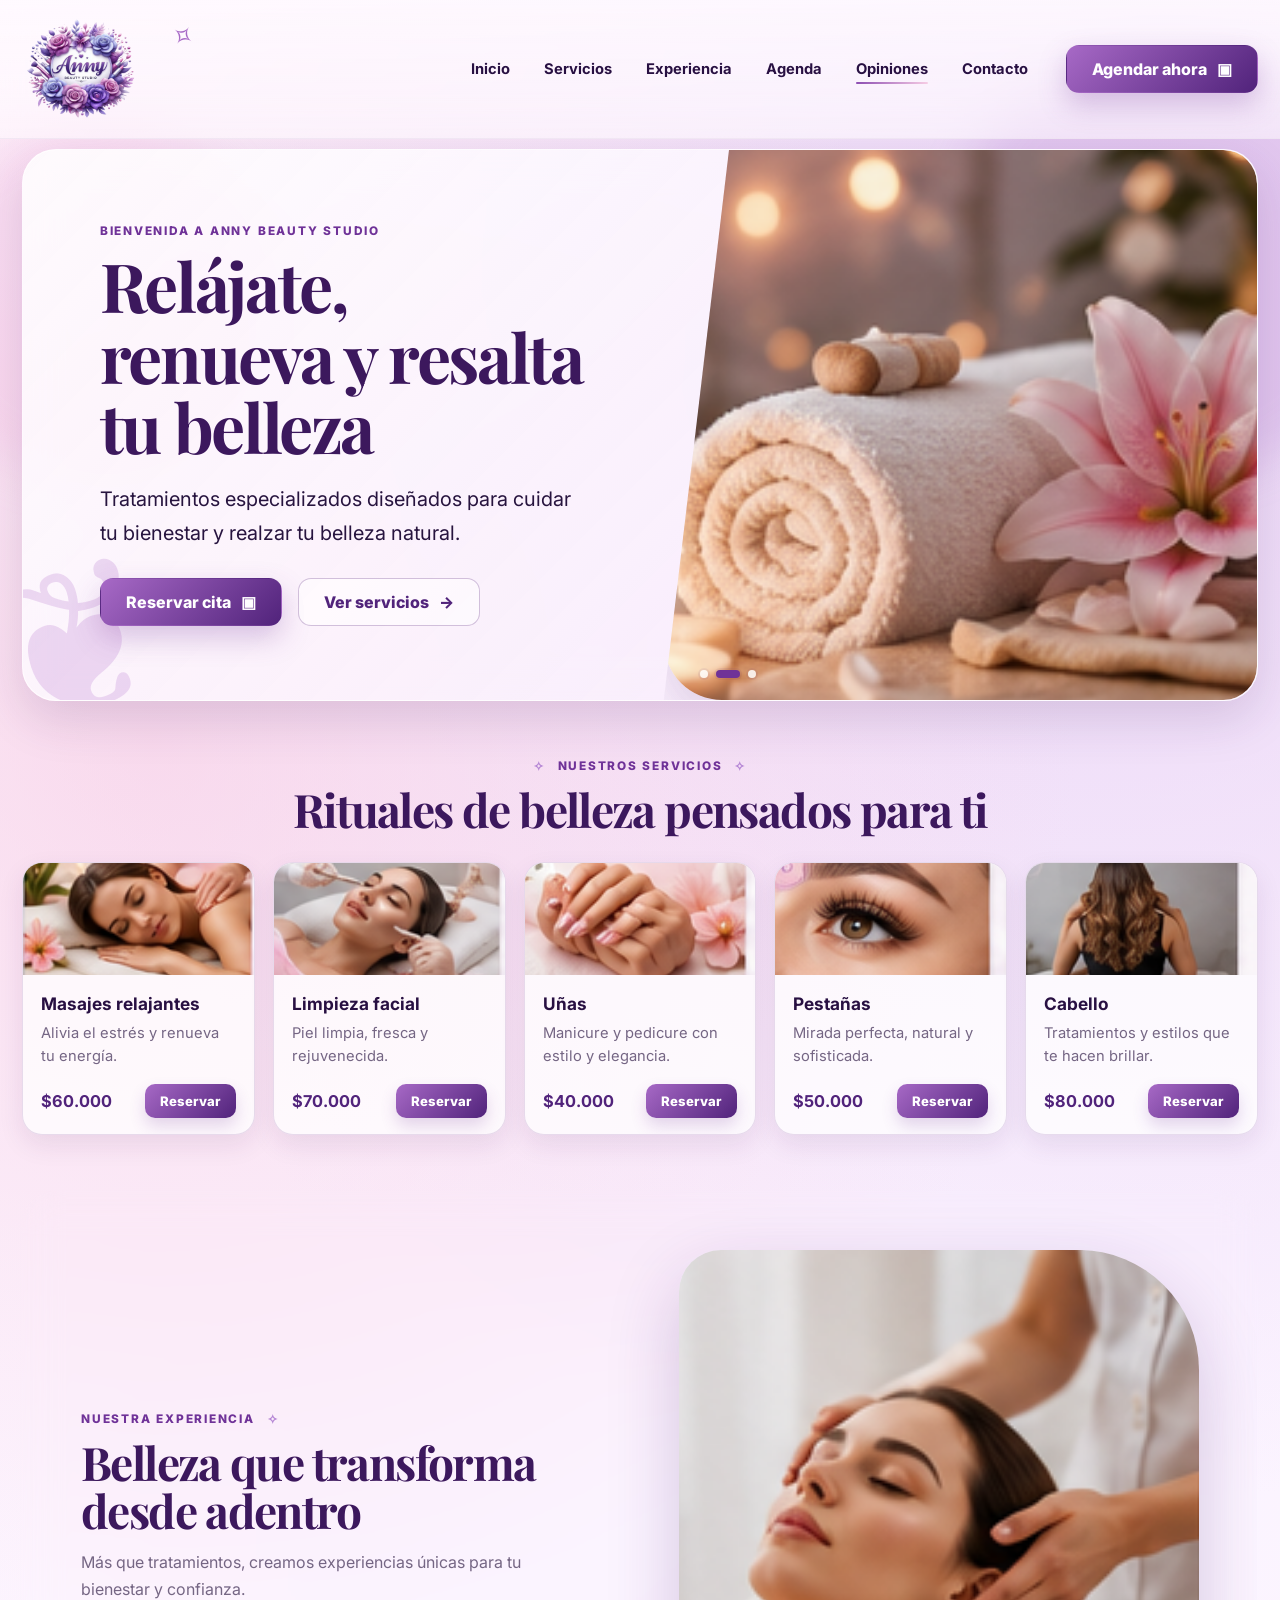
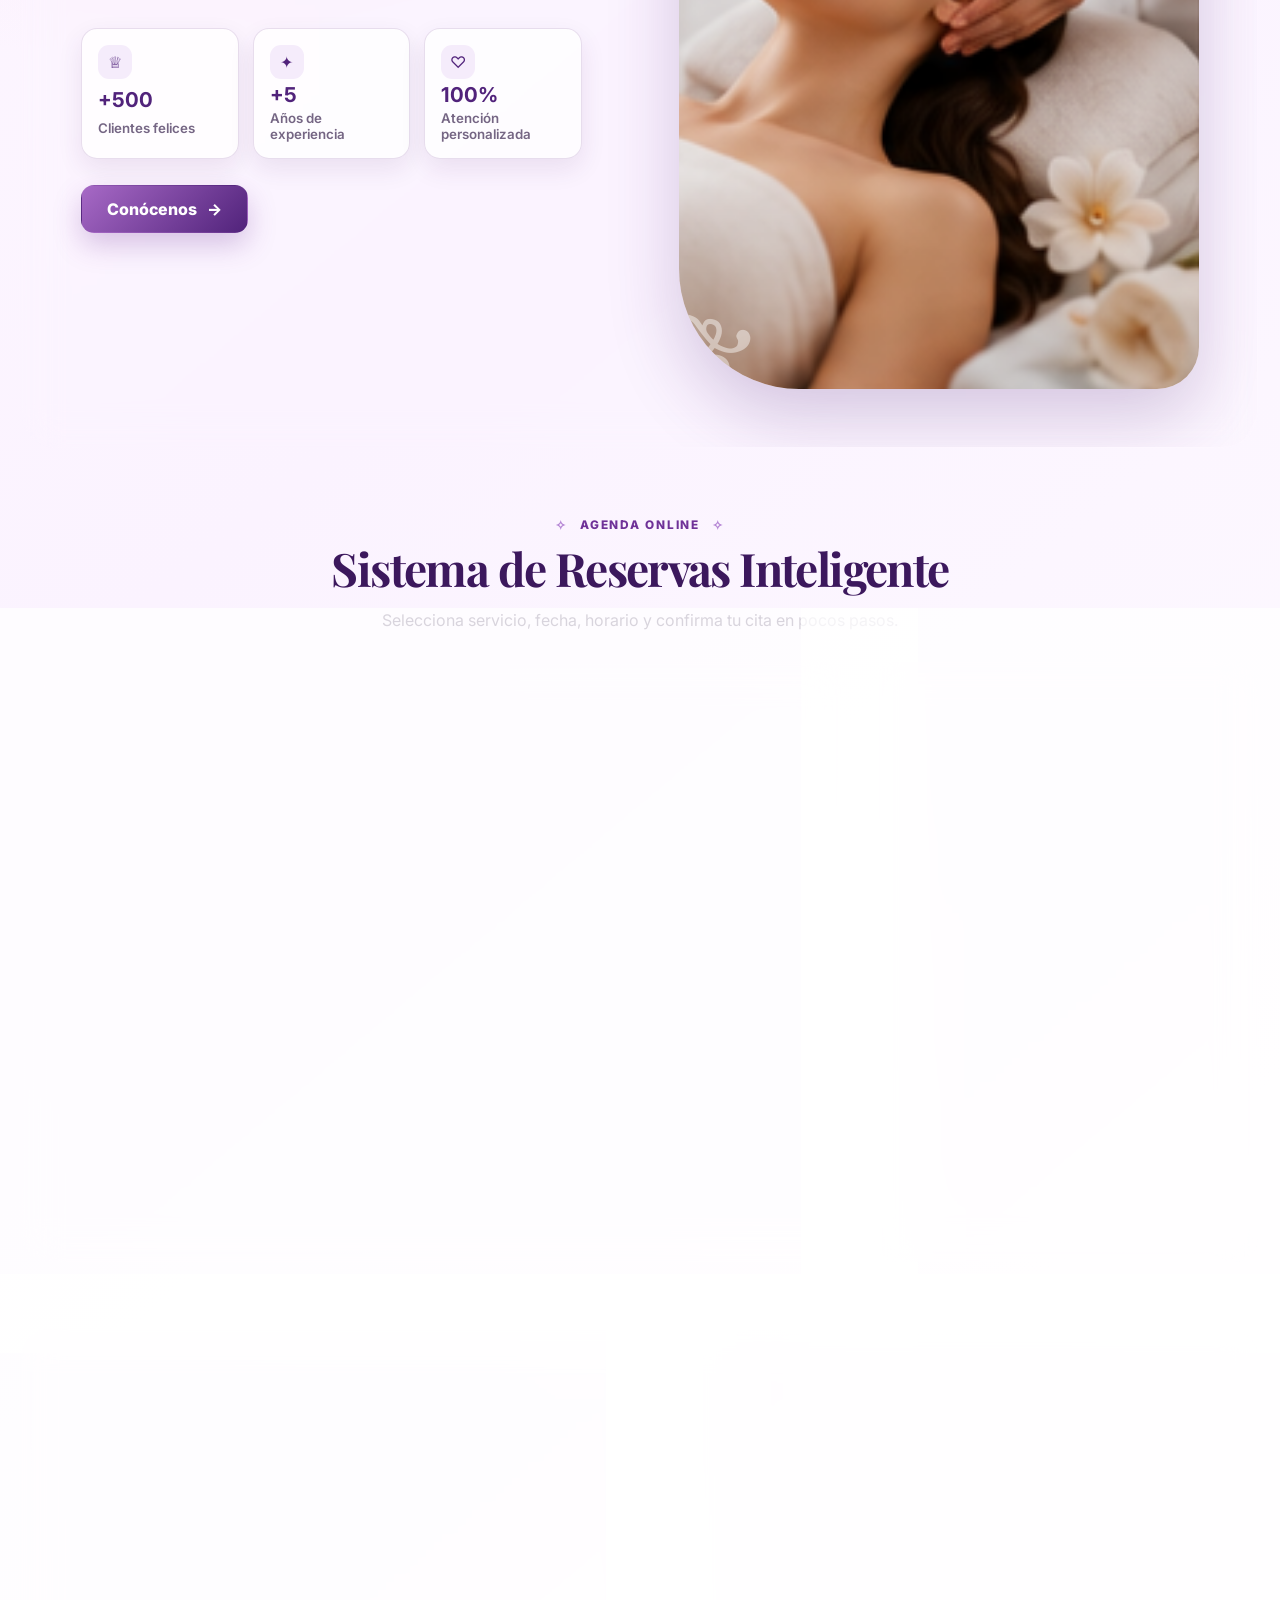
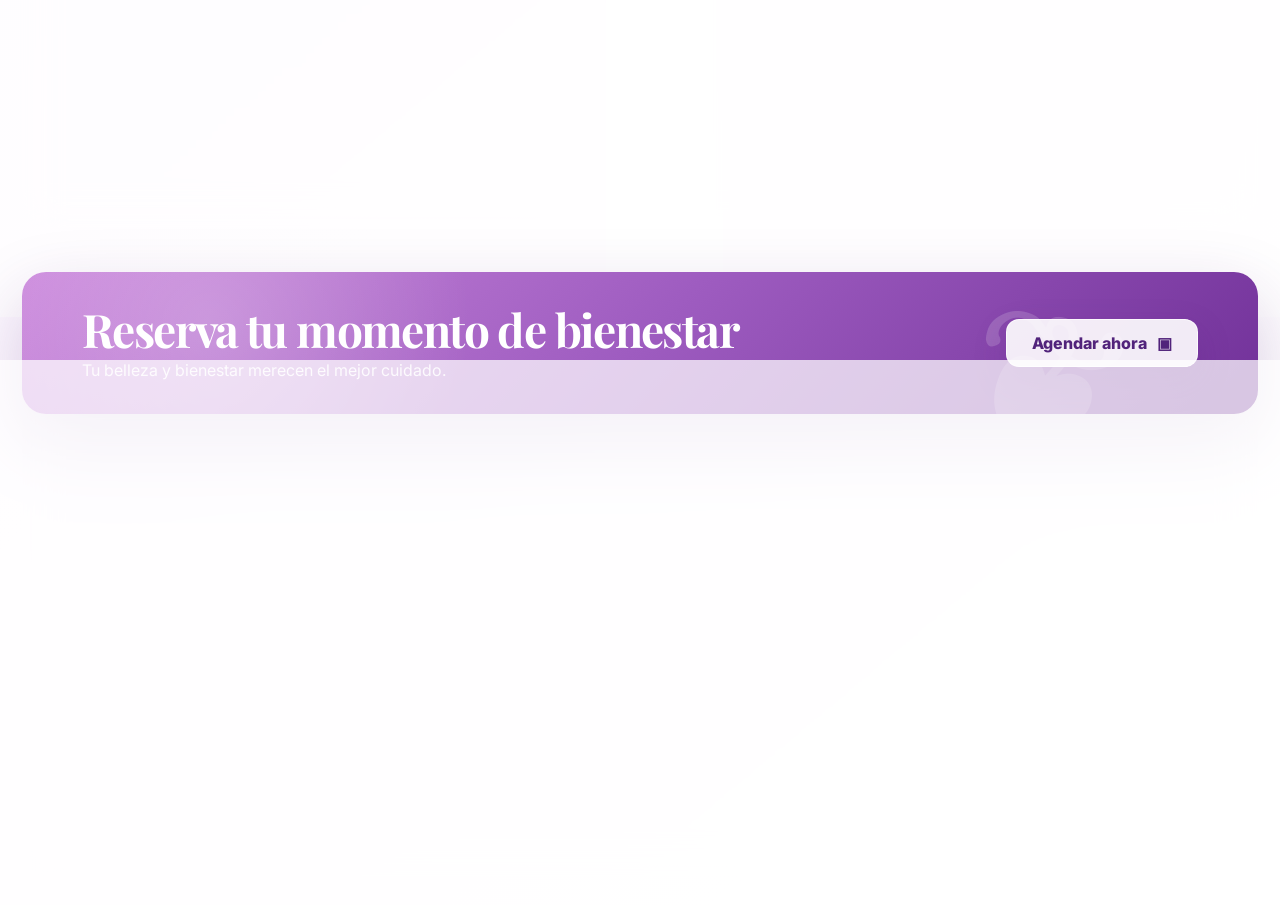
==== index.html @ 00b75945 "Creacion Web" ====
<!DOCTYPE html>
<html lang="es">

<head>
  <meta charset="UTF-8" />
  <meta name="viewport" content="width=device-width, initial-scale=1.0" />
  <title>Anny Beauty Studio | Spa y salón de belleza</title>
  <meta name="description"
    content="Landing page premium para Anny Beauty Studio: spa, belleza, reservas online, automatizaciones y contacto por WhatsApp." />
  <link rel="preconnect" href="https://fonts.googleapis.com">
  <link rel="preconnect" href="https://fonts.gstatic.com" crossorigin>
  <link
    href="https://fonts.googleapis.com/css2?family=Inter:wght@400;500;600;700;800&family=Playfair+Display:wght@600;700;800&display=swap"
    rel="stylesheet">
  <link rel="stylesheet" href="styles.css" />
</head>

<body>
  <div class="page-glow page-glow-one"></div>
  <div class="page-glow page-glow-two"></div>

  <header class="site-header" id="inicio">
    <nav class="navbar container" aria-label="Navegación principal">
      <a class="brand" href="#inicio" aria-label="Ir al inicio">
        <span class="brand-script">
          <img src="assets/logo.png" class="logo" alt="logo">
        </span>
        <span class="brand-flower" aria-hidden="true">✧</span>
      </a>

      <button class="menu-toggle" aria-label="Abrir menú" aria-expanded="false">
        <span></span><span></span><span></span>
      </button>

      <div class="nav-panel" id="nav-panel">
        <ul class="nav-links">
          <li><a href="#inicio" class="active">Inicio</a></li>
          <li><a href="#servicios">Servicios</a></li>
          <li><a href="#experiencia">Experiencia</a></li>
          <li><a href="#agenda">Agenda</a></li>
          <li><a href="#opiniones">Opiniones</a></li>
          <li><a href="#contacto">Contacto</a></li>
        </ul>
        <a class="btn btn-primary nav-cta" href="#agenda">Agendar ahora <span aria-hidden="true">▣</span></a>
      </div>
    </nav>
  </header>

  <main>
    <section class="hero section-shell container" aria-labelledby="hero-title">
      <span class="floral floral-left" aria-hidden="true">❦</span>
      <span class="floral floral-right" aria-hidden="true">❦</span>

      <div class="hero-copy reveal">
        <p class="eyebrow">Bienvenida a Anny Beauty Studio</p>
        <h1 id="hero-title">Relájate, renueva y resalta tu belleza</h1>
        <p class="hero-text">Tratamientos especializados diseñados para cuidar tu bienestar y realzar tu belleza
          natural.</p>
        <div class="hero-actions">
          <a href="#agenda" class="btn btn-primary">Reservar cita <span aria-hidden="true">▣</span></a>
          <a href="#servicios" class="btn btn-ghost">Ver servicios <span aria-hidden="true">→</span></a>
        </div>
      </div>

      <div class="hero-visual reveal delay-1">
        <div class="image-frame hero-image-card">
          <img src="assets/hero-spa.png" alt="Toallas, velas y flores en un ambiente de spa relajante" />
          <div class="slider-dots" aria-hidden="true"><span></span><span class="active"></span><span></span></div>
        </div>
      </div>
    </section>

    <section class="services container" id="servicios" aria-labelledby="services-title">
      <div class="section-heading centered reveal">
        <p class="eyebrow ornament">Nuestros servicios</p>
        <h2 id="services-title">Rituales de belleza pensados para ti</h2>
      </div>

      <div class="service-track" aria-label="Lista de servicios destacados">
        <article class="service-card reveal">
          <img src="assets/service-massage.png" alt="Masaje relajante con ambiente de spa" />
          <div class="service-content">
            <h3>Masajes relajantes</h3>
            <p>Alivia el estrés y renueva tu energía.</p>
            <div class="card-footer"><strong>$60.000</strong><a href="#agenda">Reservar</a></div>
          </div>
        </article>

        <article class="service-card reveal delay-1">
          <img src="assets/service-facial.png" alt="Limpieza facial en cabina estética" />
          <div class="service-content">
            <h3>Limpieza facial</h3>
            <p>Piel limpia, fresca y rejuvenecida.</p>
            <div class="card-footer"><strong>$70.000</strong><a href="#agenda">Reservar</a></div>
          </div>
        </article>

        <article class="service-card reveal delay-2">
          <img src="assets/service-nails.png" alt="Manicure con estilo elegante" />
          <div class="service-content">
            <h3>Uñas</h3>
            <p>Manicure y pedicure con estilo y elegancia.</p>
            <div class="card-footer"><strong>$40.000</strong><a href="#agenda">Reservar</a></div>
          </div>
        </article>

        <article class="service-card reveal delay-3">
          <img src="assets/service-lashes.png" alt="Detalle de pestañas perfectas" />
          <div class="service-content">
            <h3>Pestañas</h3>
            <p>Mirada perfecta, natural y sofisticada.</p>
            <div class="card-footer"><strong>$50.000</strong><a href="#agenda">Reservar</a></div>
          </div>
        </article>

        <article class="service-card reveal delay-4">
          <img src="assets/service-hair.png" alt="Cabello estilizado y brillante" />
          <div class="service-content">
            <h3>Cabello</h3>
            <p>Tratamientos y estilos que te hacen brillar.</p>
            <div class="card-footer"><strong>$80.000</strong><a href="#agenda">Reservar</a></div>
          </div>
        </article>
      </div>
    </section>

    <section class="experience container section-shell" id="experiencia" aria-labelledby="experience-title">
      <div class="experience-content reveal">
        <p class="eyebrow ornament left">Nuestra experiencia</p>
        <h2 id="experience-title">Belleza que transforma desde adentro</h2>
        <p>Más que tratamientos, creamos experiencias únicas para tu bienestar y confianza.</p>

        <div class="stats-grid">
          <div class="stat-card"><span>♕</span><strong>+500</strong><small>Clientes felices</small></div>
          <div class="stat-card"><span>✦</span><strong>+5</strong><small>Años de experiencia</small></div>
          <div class="stat-card"><span>♡</span><strong>100%</strong><small>Atención personalizada</small></div>
        </div>

        <a href="#contacto" class="btn btn-primary">Conócenos <span aria-hidden="true">→</span></a>
      </div>

      <div class="experience-image reveal delay-1">
        <img src="assets/experience-treatment.png" alt="Clienta recibiendo tratamiento facial relajante" />
        <span class="soft-leaf" aria-hidden="true">❦</span>
      </div>
    </section>

    <section class="booking container" id="agenda" aria-labelledby="booking-title">
      <div class="section-heading centered reveal">
        <p class="eyebrow ornament">Agenda online</p>
        <h2 id="booking-title">Sistema de Reservas Inteligente</h2>
        <p>Selecciona servicio, fecha, horario y confirma tu cita en pocos pasos.</p>
      </div>

      <div class="booking-layout">
        <div class="booking-card reveal">
          <div class="booking-step">
            <span class="step-number">1</span>
            <div>
              <h3>Seleccionar servicio</h3>
              <label for="serviceSelect">Elige un servicio</label>
              <select id="serviceSelect" name="service" required>
                <option value="" selected disabled>Selecciona un servicio</option>
                <option value="massages">Masajes relajantes</option>
                <option value="facial">Limpieza facial</option>
                <option value="nails">Uñas</option>
                <option value="lashes">Pestañas</option>
                <option value="hair">Cabello</option>
              </select>
            </div>
          </div>

          <div class="booking-step calendar-step">
            <span class="step-number">2</span>
            <div>
              <h3>Seleccionar fecha</h3>
              <div class="calendar" aria-label="Calendario de reserva">
                <div class="calendar-header">
                  <button class="icon-btn" id="prevMonth" aria-label="Mes anterior">‹</button>
                  <strong id="monthLabel">Mes</strong>
                  <button class="icon-btn" id="nextMonth" aria-label="Mes siguiente">›</button>
                </div>
                <div class="weekdays" aria-hidden="true">
                  <span>Lun</span><span>Mar</span><span>Mié</span><span>Jue</span><span>Vie</span><span>Sáb</span><span>Dom</span>
                </div>
                <div class="calendar-grid" id="calendarGrid"></div>
                <div class="legend">
                  <span><i></i>Disponible</span><span><i></i>Seleccionado</span><span><i></i>Ocupado</span>
                </div>
              </div>
            </div>
          </div>

          <div class="booking-step">
            <span class="step-number">3</span>
            <div>
              <h3>Seleccionar horario</h3>
              <div class="time-grid" id="timeGrid">
                <button type="button" data-time="09:00 AM">09:00 AM</button>
                <button type="button" data-time="10:00 AM">10:00 AM</button>
                <button type="button" data-time="11:00 AM">11:00 AM</button>
                <button type="button" data-time="12:00 PM" disabled>12:00 PM</button>
                <button type="button" data-time="02:00 PM">02:00 PM</button>
                <button type="button" data-time="03:00 PM">03:00 PM</button>
                <button type="button" data-time="04:00 PM">04:00 PM</button>
                <button type="button" data-time="05:00 PM" disabled>05:00 PM</button>
              </div>
            </div>
          </div>
        </div>

        <form class="form-card reveal delay-1" id="appointmentForm">
          <span class="step-number floating">4</span>
          <h3>Tus datos</h3>
          <div class="field-row">
            <label for="firstName">Nombre</label>
            <input id="firstName" type="text" placeholder="Nombre" required />
          </div>
          <div class="field-row">
            <label for="lastName">Apellido</label>
            <input id="lastName" type="text" placeholder="Apellido" required />
          </div>
          <div class="field-row">
            <label for="whatsapp">WhatsApp</label>
            <input id="whatsapp" type="tel" placeholder="WhatsApp" required />
          </div>
          <div class="field-row">
            <label for="formService">Servicio</label>
            <select id="formService" required>
              <option value="" selected disabled>Selecciona un servicio</option>
              <option value="massages">Masajes relajantes</option>
              <option value="facial">Limpieza facial</option>
              <option value="nails">Uñas</option>
              <option value="lashes">Pestañas</option>
              <option value="hair">Cabello</option>
            </select>
          </div>
          <div class="field-row">
            <label for="notes">Observaciones</label>
            <textarea id="notes" rows="3" placeholder="Observaciones (opcional)"></textarea>
          </div>
          <button class="btn btn-primary full" type="submit">Confirmar cita <span aria-hidden="true">✓</span></button>
          <p class="form-note" id="bookingSummary">Selecciona una fecha y un horario para continuar.</p>
        </form>
      </div>
    </section>

    <section class="social-proof container" id="opiniones" aria-labelledby="opinions-title">
      <div class="reviews reveal">
        <div class="section-heading left-aligned">
          <p class="eyebrow ornament left">Lo que dicen nuestras clientas</p>
          <h2 id="opinions-title">Experiencias que inspiran confianza</h2>
        </div>

        <div class="review-shell">
          <button class="icon-btn review-nav" id="prevReview" aria-label="Opinión anterior">‹</button>
          <article class="review-card" id="reviewCard">
            <img id="reviewAvatar" src="https://api.dicebear.com/8.x/adventurer/svg?seed=Carolina"
              alt="Foto de cliente" />
            <div>
              <div class="stars" id="reviewStars">★★★★★</div>
              <p id="reviewText">La mejor experiencia que he tenido. El servicio es excepcional y el ambiente es
                relajante.</p>
              <strong id="reviewName">Carolina Rojas</strong>
            </div>
          </article>
          <button class="icon-btn review-nav" id="nextReview" aria-label="Siguiente opinión">›</button>
        </div>
      </div>

      <div class="benefits reveal delay-1" aria-labelledby="benefits-title">
        <div class="section-heading left-aligned">
          <p class="eyebrow ornament left">Beneficios de elegirnos</p>
          <h2 id="benefits-title">Todo pensado para una experiencia fácil y tranquila</h2>
        </div>
        <div class="benefit-grid">
          <article><span>☑</span><strong>Agenda online 24/7</strong></article>
          <article><span>✧</span><strong>Confirmación automática</strong></article>
          <article><span>♡</span><strong>Atención personalizada</strong></article>
          <article><span>♢</span><strong>Profesionales certificados</strong></article>
          <article><span>❦</span><strong>Ambiente relajante</strong></article>
          <article><span>◴</span><strong>Horarios flexibles</strong></article>
        </div>
      </div>
    </section>

    <section class="cta container reveal" aria-labelledby="cta-title">
      <span class="floral cta-floral" aria-hidden="true">❦</span>
      <div>
        <h2 id="cta-title">Reserva tu momento de bienestar</h2>
        <p>Tu belleza y bienestar merecen el mejor cuidado.</p>
      </div>
      <a href="#agenda" class="btn btn-light">Agendar ahora <span aria-hidden="true">▣</span></a>
    </section>
  </main>

  <footer class="footer container" id="contacto">
    <div class="footer-brand">
      <a class="brand" href="#inicio" aria-label="Anny Beauty Studio">
        <span class="brand-script">
          <img src="assets/logo.png" alt="logo">
        </span>
      </a>
      <p>Belleza que inspira, bienestar que transforma.</p>
      <div class="social-links" aria-label="Redes sociales">
        <a href="#" aria-label="Facebook">f</a>
        <a href="#" aria-label="Instagram">◎</a>
        <a href="#" aria-label="TikTok">♪</a>
        <a href="#" aria-label="WhatsApp">☏</a>
      </div>
    </div>

    <div class="footer-column">
      <h3>Enlaces rápidos</h3>
      <a href="#inicio">Inicio</a>
      <a href="#servicios">Servicios</a>
      <a href="#experiencia">Experiencia</a>
      <a href="#agenda">Agenda</a>
      <a href="#opiniones">Opiniones</a>
      <a href="#contacto">Contacto</a>
    </div>

    <div class="footer-column">
      <h3>Servicios</h3>
      <a href="#agenda">Masajes</a>
      <a href="#agenda">Faciales</a>
      <a href="#agenda">Uñas</a>
      <a href="#agenda">Pestañas</a>
      <a href="#agenda">Cabello</a>
    </div>

    <div class="footer-column contact-info">
      <h3>Información</h3>
      <p>Cra. 25 #45-67<br>Medellín, Colombia</p>
      <p>Lun - Sáb: 8:00 AM - 8:00 PM<br>Dom: 9:00 AM - 4:00 PM</p>
      <p>+57 300 123 4567</p>
    </div>

    <div class="footer-column whatsapp-box">
      <h3>Contáctanos</h3>
      <a href="https://wa.me/573001234567" target="_blank" rel="noopener" class="btn btn-primary">Escríbenos por
        WhatsApp <span>→</span></a>
    </div>
  </footer>

  <div class="toast" id="toast" role="status" aria-live="polite">Tu cita ha sido registrada.</div>

  <script src="script.js" defer></script>
  <script type="module" src="./firebase-config.js"></script>
  <script type="module" src="./firebase-booking.js"></script>

</body>

</html>
---- styles.css ----
:root {
  --purple-950: #281042;
  --purple-900: #3c185d;
  --purple-800: #51237b;
  --purple-700: #6f3298;
  --purple-600: #8d4db2;
  --purple-500: #a769c6;
  --purple-300: #d9b6ea;
  --purple-200: #ead9f5;
  --purple-100: #f5ecfb;
  --pink-200: #f7cde5;
  --pink-100: #fff0f8;
  --white: #ffffff;
  --ink: #27143f;
  --muted: #756684;
  --line: rgba(100, 42, 136, 0.15);
  --shadow-sm: 0 10px 26px rgba(64, 25, 94, 0.09);
  --shadow-md: 0 18px 48px rgba(64, 25, 94, 0.15);
  --shadow-lg: 0 28px 70px rgba(77, 32, 113, 0.22);
  --radius-xl: 34px;
  --radius-lg: 24px;
  --radius-md: 18px;
  --radius-sm: 12px;
  --header-height: 84px;
  --max-width: 1390px;
  --serif: "Playfair Display", Georgia, serif;
  --sans: "Inter", Arial, sans-serif;
}

* {
  box-sizing: border-box;
}

html {
  scroll-behavior: smooth;
}

body {
  margin: 0;
  min-height: 100vh;
  font-family: var(--sans);
  color: var(--ink);
  background:
    radial-gradient(circle at 12% 18%, rgba(247, 205, 229, 0.68), transparent 26%),
    radial-gradient(circle at 86% 8%, rgba(218, 183, 237, 0.52), transparent 30%),
    linear-gradient(140deg, #fffaff 0%, #fbf3ff 45%, #fff 100%);
  overflow-x: hidden;
}

img {
  display: block;
  max-width: 100%;
}

a {
  color: inherit;
  text-decoration: none;
}

button,
input,
select,
textarea {
  font: inherit;
}

button {
  cursor: pointer;
}

.container {
  width: min(var(--max-width), calc(100% - 44px));
  margin: 0 auto;
}

.section-shell {
  position: relative;
  border: 1px solid rgba(255, 255, 255, 0.72);
  background: linear-gradient(135deg, rgba(255, 255, 255, 0.85), rgba(248, 236, 255, 0.72));
  border-radius: var(--radius-xl);
  box-shadow: var(--shadow-md);
  backdrop-filter: blur(18px);
  overflow: hidden;
}

.page-glow {
  position: fixed;
  pointer-events: none;
  filter: blur(22px);
  border-radius: 999px;
  z-index: -2;
}

.page-glow-one {
  width: 360px;
  height: 360px;
  left: -90px;
  top: 120px;
  background: rgba(240, 173, 220, 0.24);
}

.page-glow-two {
  width: 440px;
  height: 440px;
  right: -110px;
  top: 40px;
  background: rgba(168, 102, 199, 0.18);
}

.site-header {
  position: sticky;
  top: 0;
  z-index: 50;
  padding: 14px 0;
  background: linear-gradient(180deg, rgba(255, 250, 255, 0.88), rgba(255, 250, 255, 0.58));
  backdrop-filter: blur(18px);
  border-bottom: 1px solid rgba(92, 42, 122, 0.08);
}

.navbar {
  min-height: 62px;
  display: flex;
  align-items: center;
  justify-content: space-between;
  gap: 28px;
}

.brand {
  position: relative;
  display: inline-flex;
  flex-direction: column;
  line-height: 1;
  min-width: 172px;
  color: var(--purple-900);
}

.brand-script {
  font-family: var(--serif);
  font-style: italic;
  font-size: clamp(2.1rem, 3vw, 3.5rem);
  letter-spacing: -0.06em;
}

.brand-subtitle {
  margin-top: 2px;
  margin-left: 4px;
  text-transform: uppercase;
  font-size: 0.68rem;
  letter-spacing: 0.13em;
  font-weight: 700;
}

.brand-flower {
  position: absolute;
  right: 0;
  top: 8px;
  color: var(--purple-500);
  font-size: 1.7rem;
  transform: rotate(35deg);
}

.nav-panel {
  display: flex;
  align-items: center;
  gap: 38px;
  flex: 1;
  justify-content: flex-end;
}

.nav-links {
  display: flex;
  align-items: center;
  list-style: none;
  gap: 34px;
  margin: 0;
  padding: 0;
}

.nav-links a {
  position: relative;
  display: inline-flex;
  padding: 10px 0;
  font-weight: 700;
  font-size: 0.92rem;
  color: var(--purple-950);
}

.nav-links a::after {
  content: "";
  position: absolute;
  height: 2px;
  left: 0;
  right: 100%;
  bottom: 4px;
  border-radius: 99px;
  background: linear-gradient(90deg, var(--purple-600), var(--pink-200));
  transition: right 0.28s ease;
}

.nav-links a:hover::after,
.nav-links a.active::after {
  right: 0;
}

.menu-toggle {
  display: none;
  width: 46px;
  height: 46px;
  border: 0;
  border-radius: 15px;
  background: rgba(255, 255, 255, 0.72);
  box-shadow: var(--shadow-sm);
}

.menu-toggle span {
  display: block;
  width: 21px;
  height: 2px;
  margin: 5px auto;
  background: var(--purple-900);
  border-radius: 99px;
  transition: transform .25s ease, opacity .25s ease;
}

.menu-toggle.open span:nth-child(1) {
  transform: translateY(7px) rotate(45deg);
}

.menu-toggle.open span:nth-child(2) {
  opacity: 0;
}

.menu-toggle.open span:nth-child(3) {
  transform: translateY(-7px) rotate(-45deg);
}

.btn {
  position: relative;
  display: inline-flex;
  align-items: center;
  justify-content: center;
  gap: 10px;
  min-height: 48px;
  padding: 0 25px;
  border-radius: 13px;
  border: 1px solid transparent;
  font-weight: 800;
  transition: transform .25s ease, box-shadow .25s ease, background .25s ease, color .25s ease;
  overflow: hidden;
}

.btn::before {
  content: "";
  position: absolute;
  inset: 0;
  background: linear-gradient(120deg, transparent, rgba(255, 255, 255, .35), transparent);
  transform: translateX(-120%);
  transition: transform .65s ease;
}

.btn:hover {
  transform: translateY(-2px);
}

.btn:hover::before {
  transform: translateX(120%);
}

.btn-primary {
  color: var(--white);
  background: linear-gradient(135deg, var(--purple-500), var(--purple-800));
  box-shadow: 0 12px 28px rgba(112, 49, 151, 0.26);
}

.btn-primary:hover {
  box-shadow: 0 18px 40px rgba(112, 49, 151, 0.34);
}

.btn-ghost {
  background: rgba(255, 255, 255, 0.55);
  color: var(--purple-800);
  border-color: rgba(94, 42, 130, 0.28);
}

.btn-ghost:hover {
  background: var(--white);
  box-shadow: var(--shadow-sm);
}

.btn-light {
  background: rgba(255, 255, 255, 0.9);
  color: var(--purple-800);
  border-color: rgba(255, 255, 255, 0.7);
  box-shadow: 0 13px 34px rgba(82, 30, 123, 0.17);
}

.full {
  width: 100%;
}

main section {
  scroll-margin-top: 108px;
}

.hero {
  display: grid;
  grid-template-columns: 1.08fr 1fr;
  align-items: stretch;
  min-height: 360px;
  margin-top: 10px;
  isolation: isolate;
}

.hero-copy {
  padding: clamp(38px, 6vw, 74px) clamp(26px, 6vw, 78px);
  align-self: center;
}

.eyebrow {
  margin: 0 0 12px;
  text-transform: uppercase;
  letter-spacing: 0.15em;
  font-size: 0.74rem;
  font-weight: 800;
  color: var(--purple-700);
}

.ornament {
  display: inline-flex;
  align-items: center;
  gap: 12px;
}

.ornament::before,
.ornament::after {
  content: "✧";
  color: var(--purple-400, #b586d5);
  font-size: 0.84rem;
}

.ornament.left::before {
  display: none;
}

h1,
h2,
h3,
p {
  margin-top: 0;
}

h1,
h2 {
  font-family: var(--serif);
  color: var(--purple-900);
  line-height: 1.04;
  letter-spacing: -0.035em;
}

h1 {
  max-width: 690px;
  margin-bottom: 20px;
  font-size: clamp(2.45rem, 5.3vw, 5.4rem);
}

h2 {
  font-size: clamp(2rem, 3.6vw, 3.35rem);
  margin-bottom: 14px;
}

h3 {
  color: var(--purple-950);
  margin-bottom: 8px;
}

.hero-text {
  max-width: 520px;
  font-size: clamp(1rem, 1.6vw, 1.25rem);
  line-height: 1.72;
  color: var(--ink);
  margin-bottom: 28px;
}

.hero-actions {
  display: flex;
  flex-wrap: wrap;
  gap: 16px;
}

.hero-visual {
  min-height: 360px;
  padding: 0;
}

.image-frame {
  position: relative;
  overflow: hidden;
  background: var(--purple-100);
  box-shadow: var(--shadow-md);
}

.hero-image-card {
  height: 100%;
  min-height: 360px;
  border-radius: 0 var(--radius-xl) var(--radius-xl) 58px;
  clip-path: polygon(11% 0, 100% 0, 100% 100%, 0 100%);
}

.hero-image-card img {
  width: 100%;
  height: 100%;
  object-fit: cover;
  transform: scale(1.06);
}

.slider-dots {
  position: absolute;
  left: 36px;
  bottom: 22px;
  display: flex;
  gap: 8px;
}

.slider-dots span {
  width: 8px;
  height: 8px;
  border-radius: 50%;
  background: rgba(255, 255, 255, .84);
  box-shadow: 0 0 0 2px rgba(95, 41, 130, .08);
}

.slider-dots .active {
  width: 24px;
  border-radius: 999px;
  background: var(--purple-700);
}

.floral {
  position: absolute;
  pointer-events: none;
  color: rgba(171, 101, 199, 0.22);
  font-size: clamp(8rem, 16vw, 16rem);
  line-height: 1;
  z-index: -1;
}

.floral-left {
  left: -34px;
  bottom: -42px;
  transform: rotate(-18deg);
}

.floral-right {
  right: 31%;
  bottom: -54px;
  transform: rotate(29deg);
}

.section-heading {
  max-width: 780px;
  margin: 0 auto 28px;
}

.centered {
  text-align: center;
}

.left-aligned {
  margin-inline: 0;
}

.section-heading p:not(.eyebrow) {
  color: var(--muted);
  line-height: 1.7;
}

.services {
  padding: 54px 0 28px;
}

.service-track {
  display: grid;
  grid-template-columns: repeat(5, minmax(0, 1fr));
  gap: 18px;
}

.service-card {
  background: rgba(255, 255, 255, 0.75);
  border: 1px solid var(--line);
  border-radius: 20px;
  overflow: hidden;
  box-shadow: var(--shadow-sm);
  transition: transform .28s ease, box-shadow .28s ease, border-color .28s ease;
}

.service-card:hover {
  transform: translateY(-8px);
  box-shadow: var(--shadow-lg);
  border-color: rgba(143, 78, 183, .35);
}

.service-card img {
  width: 100%;
  height: 112px;
  object-fit: cover;
}

.service-content {
  padding: 18px 18px 16px;
}

.service-content h3 {
  margin-bottom: 8px;
  font-size: 1.08rem;
}

.service-content p {
  min-height: 48px;
  color: var(--muted);
  font-size: .92rem;
  line-height: 1.55;
  margin-bottom: 14px;
}

.card-footer {
  display: flex;
  align-items: center;
  justify-content: space-between;
  gap: 12px;
}

.card-footer strong {
  color: var(--purple-800);
  font-size: 1.02rem;
}

.card-footer a {
  padding: 9px 15px;
  border-radius: 10px;
  color: var(--white);
  font-size: .82rem;
  font-weight: 800;
  background: linear-gradient(135deg, var(--purple-500), var(--purple-800));
  box-shadow: 0 8px 16px rgba(112, 49, 151, .19);
}

.experience {
  display: grid;
  grid-template-columns: .95fr 1.05fr;
  gap: clamp(28px, 5vw, 72px);
  align-items: center;
  padding: clamp(30px, 5vw, 58px);
  margin-top: 28px;
}

.experience-content p:not(.eyebrow) {
  color: var(--muted);
  line-height: 1.72;
  max-width: 560px;
}

.stats-grid {
  display: grid;
  grid-template-columns: repeat(3, minmax(0, 1fr));
  gap: 14px;
  margin: 24px 0 26px;
}

.stat-card {
  display: grid;
  gap: 3px;
  padding: 16px 16px;
  min-height: 104px;
  background: rgba(255, 255, 255, 0.76);
  border: 1px solid var(--line);
  border-radius: 16px;
  box-shadow: var(--shadow-sm);
}

.stat-card span {
  width: 34px;
  height: 34px;
  display: grid;
  place-items: center;
  border-radius: 11px;
  color: var(--purple-800);
  background: var(--purple-100);
}

.stat-card strong {
  color: var(--purple-800);
  font-size: 1.28rem;
}

.stat-card small {
  color: var(--muted);
  font-weight: 600;
}

.experience-image {
  position: relative;
  justify-self: end;
  width: min(100%, 520px);
  min-height: 430px;
  overflow: hidden;
  border-radius: 42px 120px 42px 120px;
  background: var(--purple-100);
  box-shadow: var(--shadow-lg);
}

.experience-image img {
  width: 100%;
  height: 100%;
  min-height: 430px;
  object-fit: cover;
  transform: scale(1.04);
}

.soft-leaf {
  position: absolute;
  left: -30px;
  bottom: -50px;
  font-size: 8rem;
  color: rgba(255, 255, 255, .45);
  transform: rotate(18deg);
}

.booking {
  padding: 66px 0 20px;
}

.booking-layout {
  display: grid;
  grid-template-columns: 1.5fr .7fr;
  gap: 28px;
  align-items: stretch;
}

.booking-card,
.form-card,
.tech-flow,
.automation-panel,
.reviews,
.benefits,
.footer {
  border: 1px solid rgba(255, 255, 255, .72);
  background: rgba(255, 255, 255, .72);
  box-shadow: var(--shadow-md);
  backdrop-filter: blur(18px);
}

.booking-card {
  display: grid;
  grid-template-columns: .9fr 1.05fr 1.04fr;
  gap: 0;
  border-radius: 24px;
  overflow: hidden;
}

.booking-step {
  position: relative;
  display: grid;
  grid-template-columns: 36px 1fr;
  gap: 14px;
  padding: 24px 20px;
  border-right: 1px solid var(--line);
}

.booking-step:last-child {
  border-right: 0;
}

.step-number {
  width: 34px;
  height: 34px;
  display: inline-grid;
  place-items: center;
  border-radius: 13px;
  color: var(--purple-800);
  background: var(--purple-100);
  font-weight: 900;
  font-size: 1.18rem;
}

.booking-step h3,
.form-card h3 {
  font-size: 1rem;
  margin-bottom: 14px;
}

label {
  display: block;
  margin-bottom: 8px;
  color: var(--muted);
  font-size: .76rem;
  font-weight: 800;
}

select,
input,
textarea {
  width: 100%;
  min-height: 42px;
  border: 1px solid rgba(91, 41, 127, 0.15);
  border-radius: 11px;
  padding: 0 13px;
  color: var(--ink);
  background: rgba(255, 255, 255, 0.78);
  outline: none;
  transition: border-color .2s ease, box-shadow .2s ease, background .2s ease;
}

textarea {
  min-height: 80px;
  padding-top: 12px;
  resize: vertical;
}

select:focus,
input:focus,
textarea:focus {
  border-color: rgba(112, 49, 151, 0.48);
  box-shadow: 0 0 0 4px rgba(167, 105, 198, 0.14);
  background: var(--white);
}

.calendar {
  border: 1px solid var(--line);
  border-radius: 16px;
  padding: 12px;
  background: rgba(255, 255, 255, 0.58);
}

.calendar-header {
  display: flex;
  justify-content: space-between;
  align-items: center;
  margin-bottom: 12px;
}

.icon-btn {
  width: 36px;
  height: 36px;
  border: 1px solid var(--line);
  border-radius: 12px;
  color: var(--purple-800);
  background: rgba(255, 255, 255, .86);
  box-shadow: 0 6px 16px rgba(82, 30, 123, .07);
  transition: transform .2s ease, background .2s ease;
}

.icon-btn:hover {
  transform: translateY(-2px);
  background: var(--purple-100);
}

.weekdays,
.calendar-grid {
  display: grid;
  grid-template-columns: repeat(7, 1fr);
  gap: 6px;
  text-align: center;
}

.weekdays {
  color: var(--purple-800);
  font-size: .68rem;
  text-transform: uppercase;
  font-weight: 900;
  margin-bottom: 6px;
}

.day {
  min-height: 32px;
  border: 0;
  border-radius: 10px;
  color: var(--ink);
  background: transparent;
  font-weight: 700;
  transition: background .2s ease, transform .2s ease, color .2s ease;
}

.day:hover:not(:disabled) {
  background: var(--purple-100);
  transform: translateY(-1px);
}

.day.muted {
  opacity: .25;
}

.day.selected {
  color: var(--white);
  background: var(--purple-800);
  box-shadow: 0 8px 16px rgba(81, 35, 123, .25);
}

.day:disabled,
.day.occupied {
  cursor: not-allowed;
  color: #aaa1b1;
  background: #f0edf3;
  text-decoration: line-through;
}

.legend {
  display: flex;
  gap: 14px;
  flex-wrap: wrap;
  margin-top: 12px;
  color: var(--muted);
  font-size: .72rem;
  font-weight: 700;
}

.legend span {
  display: inline-flex;
  align-items: center;
  gap: 6px;
}

.legend i {
  display: inline-block;
  width: 9px;
  height: 9px;
  border-radius: 3px;
  background: var(--purple-200);
}

.legend span:nth-child(2) i {
  background: var(--purple-800);
}

.legend span:nth-child(3) i {
  background: #d6d0dc;
}

.time-grid {
  display: grid;
  grid-template-columns: repeat(2, 1fr);
  gap: 10px;
}

.time-grid button {
  min-height: 42px;
  border: 0;
  border-radius: 11px;
  color: var(--purple-800);
  font-weight: 900;
  background: var(--purple-200);
  transition: transform .2s ease, background .2s ease, color .2s ease;
}

.time-grid button:hover:not(:disabled) {
  transform: translateY(-2px);
  background: #dfc4ee;
}

.time-grid button.selected {
  color: var(--white);
  background: var(--purple-900);
}

.time-grid button:disabled {
  color: #a7a0ad;
  background: #eeeaf2;
  cursor: not-allowed;
  text-decoration: line-through;
}

.form-card {
  position: relative;
  border-radius: 24px;
  padding: 26px;
}

.step-number.floating {
  position: absolute;
  right: 20px;
  top: 20px;
}

.field-row {
  margin-bottom: 13px;
}

.form-note {
  margin: 12px 0 0;
  color: var(--muted);
  font-size: .84rem;
  line-height: 1.5;
}

.tech {
  display: grid;
  grid-template-columns: .7fr 1.3fr;
  gap: 28px;
  padding-top: 46px;
}

.tech-flow,
.automation-panel {
  border-radius: 26px;
  padding: 30px;
}

.flow-list {
  margin-top: 22px;
  display: grid;
  gap: 9px;
}

.flow-item {
  display: flex;
  align-items: center;
  gap: 13px;
  padding: 12px 13px;
  border: 1px solid var(--line);
  border-radius: 15px;
  background: rgba(255, 255, 255, .68);
}

.flow-item span {
  width: 34px;
  height: 34px;
  display: grid;
  place-items: center;
  border-radius: 12px;
  background: var(--purple-100);
}

.flow-arrow {
  padding-left: 16px;
  color: var(--purple-500);
  font-weight: 900;
}

.automation-grid {
  display: grid;
  grid-template-columns: repeat(3, 1fr);
  gap: 16px;
  margin: 24px 0;
}

.automation-grid article {
  min-height: 180px;
  padding: 22px;
  border-radius: 22px;
  border: 1px solid var(--line);
  background: linear-gradient(160deg, rgba(255, 255, 255, .82), rgba(246, 237, 251, .78));
  box-shadow: var(--shadow-sm);
}

.automation-grid span {
  display: grid;
  place-items: center;
  width: 42px;
  height: 42px;
  margin-bottom: 14px;
  border-radius: 15px;
  color: var(--purple-800);
  background: var(--purple-100);
  font-weight: 900;
}

.automation-grid p {
  color: var(--muted);
  line-height: 1.6;
  margin: 0;
}

.integration-chips {
  display: flex;
  align-items: center;
  flex-wrap: wrap;
  gap: 12px;
  padding: 16px;
  border-radius: 18px;
  background: rgba(255, 255, 255, .62);
  border: 1px solid var(--line);
}

.integration-chips span {
  display: inline-flex;
  min-height: 40px;
  align-items: center;
  padding: 0 18px;
  border-radius: 999px;
  color: var(--purple-800);
  font-weight: 900;
  background: var(--purple-100);
}

.integration-chips i {
  color: var(--purple-500);
  font-weight: 900;
  font-style: normal;
}

.social-proof {
  display: grid;
  grid-template-columns: 1.04fr .96fr;
  gap: 28px;
  padding-top: 46px;
}

.reviews,
.benefits {
  border-radius: 26px;
  padding: 30px;
}

.review-shell {
  display: grid;
  grid-template-columns: 40px 1fr 40px;
  align-items: center;
  gap: 16px;
  margin-top: 22px;
}

.review-card {
  display: grid;
  grid-template-columns: 72px 1fr;
  gap: 18px;
  padding: 22px;
  border-radius: 22px;
  border: 1px solid var(--line);
  background: rgba(255, 255, 255, .72);
  box-shadow: var(--shadow-sm);
}

.review-card img {
  width: 72px;
  height: 72px;
  border-radius: 50%;
  object-fit: cover;
  background: var(--purple-100);
}

.stars {
  color: #e9a51e;
  letter-spacing: 2px;
  margin-bottom: 8px;
}

.review-card p {
  color: var(--muted);
  line-height: 1.62;
  margin-bottom: 10px;
}

.benefit-grid {
  display: grid;
  grid-template-columns: repeat(3, minmax(0, 1fr));
  gap: 14px;
  margin-top: 22px;
}

.benefit-grid article {
  min-height: 96px;
  display: grid;
  align-content: center;
  gap: 9px;
  padding: 18px;
  border: 1px solid var(--line);
  border-radius: 18px;
  background: rgba(255, 255, 255, .68);
  transition: transform .25s ease, box-shadow .25s ease;
}

.benefit-grid article:hover {
  transform: translateY(-4px);
  box-shadow: var(--shadow-sm);
}

.benefit-grid span {
  color: var(--purple-700);
  font-size: 1.34rem;
}

.benefit-grid strong {
  font-size: .92rem;
}

.cta {
  position: relative;
  display: flex;
  align-items: center;
  justify-content: space-between;
  gap: 26px;
  margin-top: 46px;
  padding: 34px clamp(24px, 5vw, 60px);
  border-radius: 24px;
  overflow: hidden;
  color: var(--white);
  background:
    radial-gradient(circle at 15% 35%, rgba(255, 255, 255, 0.22), transparent 25%),
    linear-gradient(135deg, #cc8add 0%, #9e5cc0 50%, #713199 100%);
  box-shadow: var(--shadow-lg);
}

.cta h2 {
  color: var(--white);
  margin-bottom: 6px;
}

.cta p {
  margin: 0;
  color: rgba(255, 255, 255, .88);
}

.cta-floral {
  right: 10%;
  bottom: -75px;
  color: rgba(255, 255, 255, .17);
  transform: rotate(16deg);
}

.footer {
  display: grid;
  grid-template-columns: 1.35fr .7fr .7fr 1fr 1.2fr;
  gap: 32px;
  margin-top: 0;
  margin-bottom: 28px;
  padding: 36px clamp(22px, 4vw, 58px);
  border-radius: 0 0 26px 26px;
}

.footer .brand {
  min-width: 0;
  margin-bottom: 12px;
}

.footer .brand-script {
  font-size: 2.8rem;
}

.footer p,
.footer a {
  color: var(--muted);
  line-height: 1.65;
}

.footer-column {
  display: flex;
  flex-direction: column;
  gap: 8px;
}

.footer h3 {
  font-size: 1rem;
  margin-bottom: 8px;
}

.footer a:hover {
  color: var(--purple-800);
}

.social-links {
  display: flex;
  gap: 10px;
  margin-top: 16px;
}

.social-links a {
  width: 34px;
  height: 34px;
  display: grid;
  place-items: center;
  border-radius: 50%;
  color: var(--white);
  font-weight: 900;
  background: linear-gradient(135deg, var(--purple-500), var(--purple-800));
  box-shadow: 0 9px 20px rgba(112, 49, 151, .18);
}

.whatsapp-box .btn {
  margin-top: 6px;
  width: fit-content;
}

.toast {
  position: fixed;
  right: 22px;
  bottom: 22px;
  max-width: 360px;
  padding: 16px 18px;
  border-radius: 16px;
  color: var(--white);
  background: var(--purple-900);
  box-shadow: var(--shadow-lg);
  transform: translateY(120px);
  opacity: 0;
  transition: transform .32s ease, opacity .32s ease;
  z-index: 80;
}

.toast.show {
  transform: translateY(0);
  opacity: 1;
}

.reveal {
  opacity: 0;
  transform: translateY(18px);
  animation: revealIn .72s ease forwards;
}

.delay-1 {
  animation-delay: .12s;
}

.delay-2 {
  animation-delay: .22s;
}

.delay-3 {
  animation-delay: .32s;
}

.delay-4 {
  animation-delay: .42s;
}

.calendar-day {
  border: 0;
  border-radius: 12px;
  padding: 0.7rem 0.35rem;
  cursor: pointer;
  background: rgba(255, 255, 255, 0.72);
  color: var(--deep-purple, #3b1b57);
  font-weight: 700;
  transition: transform 0.25s ease, box-shadow 0.25s ease, background 0.25s ease;
}

.calendar-day:hover:not(:disabled) {
  transform: translateY(-2px);
  background: linear-gradient(135deg, #f1dcff, #ffdff3);
  box-shadow: 0 12px 24px rgba(122, 59, 160, 0.18);
}

.calendar-day.is-selected {
  background: linear-gradient(135deg, #7b3fa4, #4c1d73);
  color: #ffffff;
  box-shadow: 0 14px 28px rgba(76, 29, 115, 0.24);
}

.calendar-day.is-disabled {
  cursor: not-allowed;
  opacity: 0.35;
  background: #eeeeee;
  color: #888888;
}

.calendar-empty {
  min-height: 38px;
}

.time-grid button {
  border: 0;
  border-radius: 14px;
  padding: 0.75rem 0.65rem;
  cursor: pointer;
  background: #f0ddff;
  color: #4c1d73;
  font-weight: 800;
  transition: transform 0.25s ease, box-shadow 0.25s ease, background 0.25s ease;
}

.time-grid button:hover:not(:disabled) {
  transform: translateY(-2px);
  box-shadow: 0 12px 22px rgba(122, 59, 160, 0.18);
}

.time-grid button.selected {
  background: linear-gradient(135deg, #7b3fa4, #4c1d73);
  color: #ffffff;
}

.time-grid button.occupied,
.time-grid button.disabled-time,
.time-grid button:disabled {
  cursor: not-allowed;
  background: #eeeeee;
  color: #9a9a9a;
  box-shadow: none;
  transform: none;
}

.form-note-success {
  color: #246b3d;
  background: rgba(222, 248, 230, 0.9);
  border-color: rgba(36, 107, 61, 0.18);
}

.form-note-error {
  color: #9c2424;
  background: rgba(255, 232, 232, 0.9);
  border-color: rgba(156, 36, 36, 0.18);
}

.form-note-loading {
  color: #6c3a91;
  background: rgba(243, 226, 255, 0.9);
  border-color: rgba(108, 58, 145, 0.18);
}

.empty-times-message {
  grid-column: 1 / -1;
  padding: 1rem;
  border-radius: 18px;
  background: rgba(246, 236, 255, 0.8);
  border: 1px solid rgba(140, 82, 170, 0.16);
  color: #6b5878;
  font-size: 0.95rem;
  font-weight: 600;
  line-height: 1.4;
  text-align: center;
}

.time-grid button {
  text-decoration: none;
}

.time-grid button:disabled {
  text-decoration: none;
}

.logo{
  width: 70%;
  height: 110px;
}

@keyframes revealIn {
  to {
    opacity: 1;
    transform: translateY(0);
  }
}

@media (max-width: 1180px) {
  :root {
    --max-width: 1060px;
  }

  .nav-links {
    gap: 20px;
  }

  .service-track {
    grid-template-columns: repeat(3, minmax(0, 1fr));
  }

  .booking-layout {
    grid-template-columns: 1fr;
  }

  .booking-card {
    grid-template-columns: repeat(3, minmax(0, 1fr));
  }

  .tech,
  .social-proof {
    grid-template-columns: 1fr;
  }

  .footer {
    grid-template-columns: repeat(3, 1fr);
  }

  .whatsapp-box {
    grid-column: span 2;
  }
}

@media (max-width: 900px) {
  .logo{
  width: 80%;
  height: 100px;
  }

  .container {
    width: min(100% - 28px, 720px);
  }

  .site-header {
    padding: 10px 0;
  }

  .brand {
    min-width: 144px;
  }

  .brand-script {
    font-size: 2.4rem;
  }

  .brand-subtitle {
    font-size: .58rem;
  }

  .menu-toggle {
    display: block;
  }

  .nav-panel {
    position: fixed;
    top: 82px;
    left: 14px;
    right: 14px;
    display: grid;
    gap: 16px;
    justify-content: stretch;
    padding: 18px;
    border: 1px solid rgba(255, 255, 255, .72);
    border-radius: 24px;
    background: rgba(255, 255, 255, .88);
    box-shadow: var(--shadow-lg);
    backdrop-filter: blur(18px);
    transform: translateY(-18px) scale(.98);
    opacity: 0;
    pointer-events: none;
    transition: opacity .25s ease, transform .25s ease;
  }

  .nav-panel.open {
    opacity: 1;
    transform: translateY(0) scale(1);
    pointer-events: auto;
  }

  .nav-links {
    display: grid;
    gap: 2px;
  }

  .nav-links a {
    padding: 13px 14px;
    border-radius: 14px;
  }

  .nav-links a:hover,
  .nav-links a.active {
    background: var(--purple-100);
  }

  .nav-links a::after {
    display: none;
  }

  .nav-cta {
    width: 100%;
  }

  .hero {
    grid-template-columns: 1fr;
    min-height: auto;
    margin-top: 2px;
  }

  .hero-copy {
    padding: 34px 22px 24px;
    text-align: center;
  }

  .hero-text {
    margin-inline: auto;
  }

  .hero-actions {
    justify-content: center;
  }

  .hero-visual {
    min-height: auto;
    padding: 0 16px 22px;
  }

  .hero-image-card {
    min-height: 230px;
    border-radius: 23px;
    clip-path: none;
  }

  .floral-left {
    left: -60px;
    top: 10px;
    bottom: auto;
  }

  .floral-right {
    right: -70px;
    top: 90px;
    bottom: auto;
  }

  .services {
    padding-top: 38px;
  }

  .service-track {
    display: flex;
    overflow-x: auto;
    scroll-snap-type: x mandatory;
    padding: 4px 2px 18px;
  }

  .service-track::-webkit-scrollbar {
    height: 8px;
  }

  .service-track::-webkit-scrollbar-thumb {
    background: var(--purple-200);
    border-radius: 99px;
  }

  .service-card {
    min-width: 245px;
    scroll-snap-align: start;
  }

  .experience {
    grid-template-columns: 1fr;
    text-align: center;
    padding: 30px 22px;
  }

  .experience-content p:not(.eyebrow) {
    margin-inline: auto;
  }

  .stats-grid {
    grid-template-columns: 1fr;
  }

  .experience-image {
    justify-self: center;
    width: 100%;
    min-height: 310px;
    border-radius: 28px 70px 28px 70px;
  }

  .experience-image img {
    min-height: 310px;
  }

  .booking-card {
    grid-template-columns: 1fr;
  }

  .booking-step {
    border-right: 0;
    border-bottom: 1px solid var(--line);
  }

  .booking-step:last-child {
    border-bottom: 0;
  }

  .automation-grid {
    grid-template-columns: 1fr;
  }

  .benefit-grid {
    grid-template-columns: repeat(2, 1fr);
  }

  .review-shell {
    grid-template-columns: 1fr;
  }

  .review-nav {
    display: none;
  }

  .cta {
    flex-direction: column;
    text-align: center;
  }

  .footer {
    grid-template-columns: 1fr 1fr;
    border-radius: 0 0 22px 22px;
  }

  .footer-brand,
  .whatsapp-box {
    grid-column: span 2;
  }
}

@media (max-width: 560px) {
  .container {
    width: min(100% - 22px, 420px);
  }

  body {
    background:
      radial-gradient(circle at 12% 10%, rgba(247, 205, 229, .76), transparent 28%),
      linear-gradient(140deg, #fffaff 0%, #fbf3ff 68%, #fff 100%);
  }

  h1 {
    font-size: 2.55rem;
  }

  h2 {
    font-size: 2rem;
  }

  .eyebrow {
    font-size: .66rem;
  }

  .section-shell,
  .hero,
  .experience,
  .booking-card,
  .form-card,
  .tech-flow,
  .automation-panel,
  .reviews,
  .benefits,
  .cta,
  .footer {
    border-radius: 22px;
  }

  .hero-actions .btn {
    width: 100%;
  }

  .hero-image-card {
    min-height: 210px;
  }

  .service-card {
    min-width: 210px;
  }

  .service-card img {
    height: 96px;
  }

  .booking-step {
    grid-template-columns: 32px 1fr;
    padding: 20px 14px;
  }

  .calendar {
    padding: 10px;
  }

  .weekdays,
  .calendar-grid {
    gap: 4px;
  }

  .day {
    min-height: 29px;
    font-size: .84rem;
  }

  .time-grid {
    grid-template-columns: 1fr;
  }

  .form-card,
  .tech-flow,
  .automation-panel,
  .reviews,
  .benefits {
    padding: 22px;
  }

  .flow-item {
    padding: 10px;
  }

  .review-card {
    grid-template-columns: 1fr;
    text-align: center;
  }

  .review-card img {
    margin: auto;
  }

  .benefit-grid {
    grid-template-columns: 1fr;
  }

  .footer {
    grid-template-columns: 1fr;
  }

  .footer-brand,
  .whatsapp-box {
    grid-column: auto;
  }

  .whatsapp-box .btn {
    width: 100%;
  }

  .toast {
    left: 14px;
    right: 14px;
    bottom: 14px;
  }
}
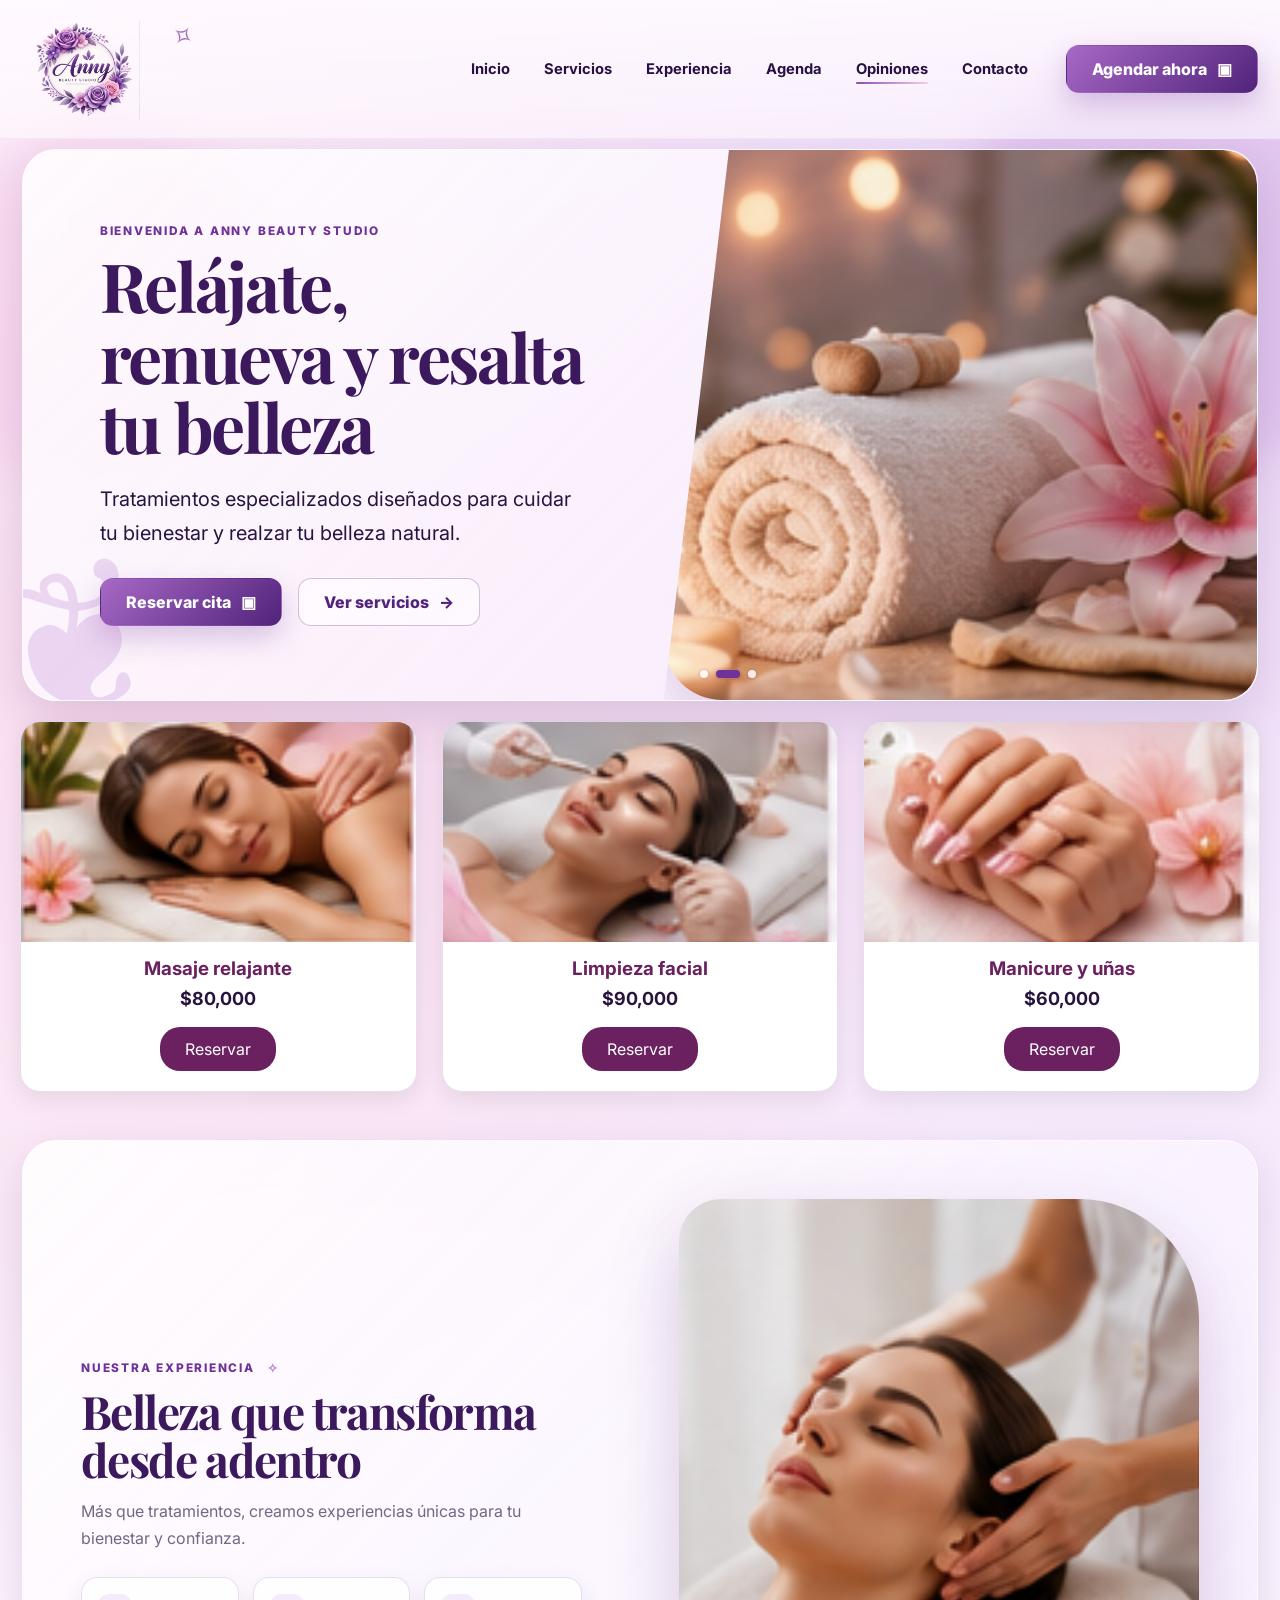
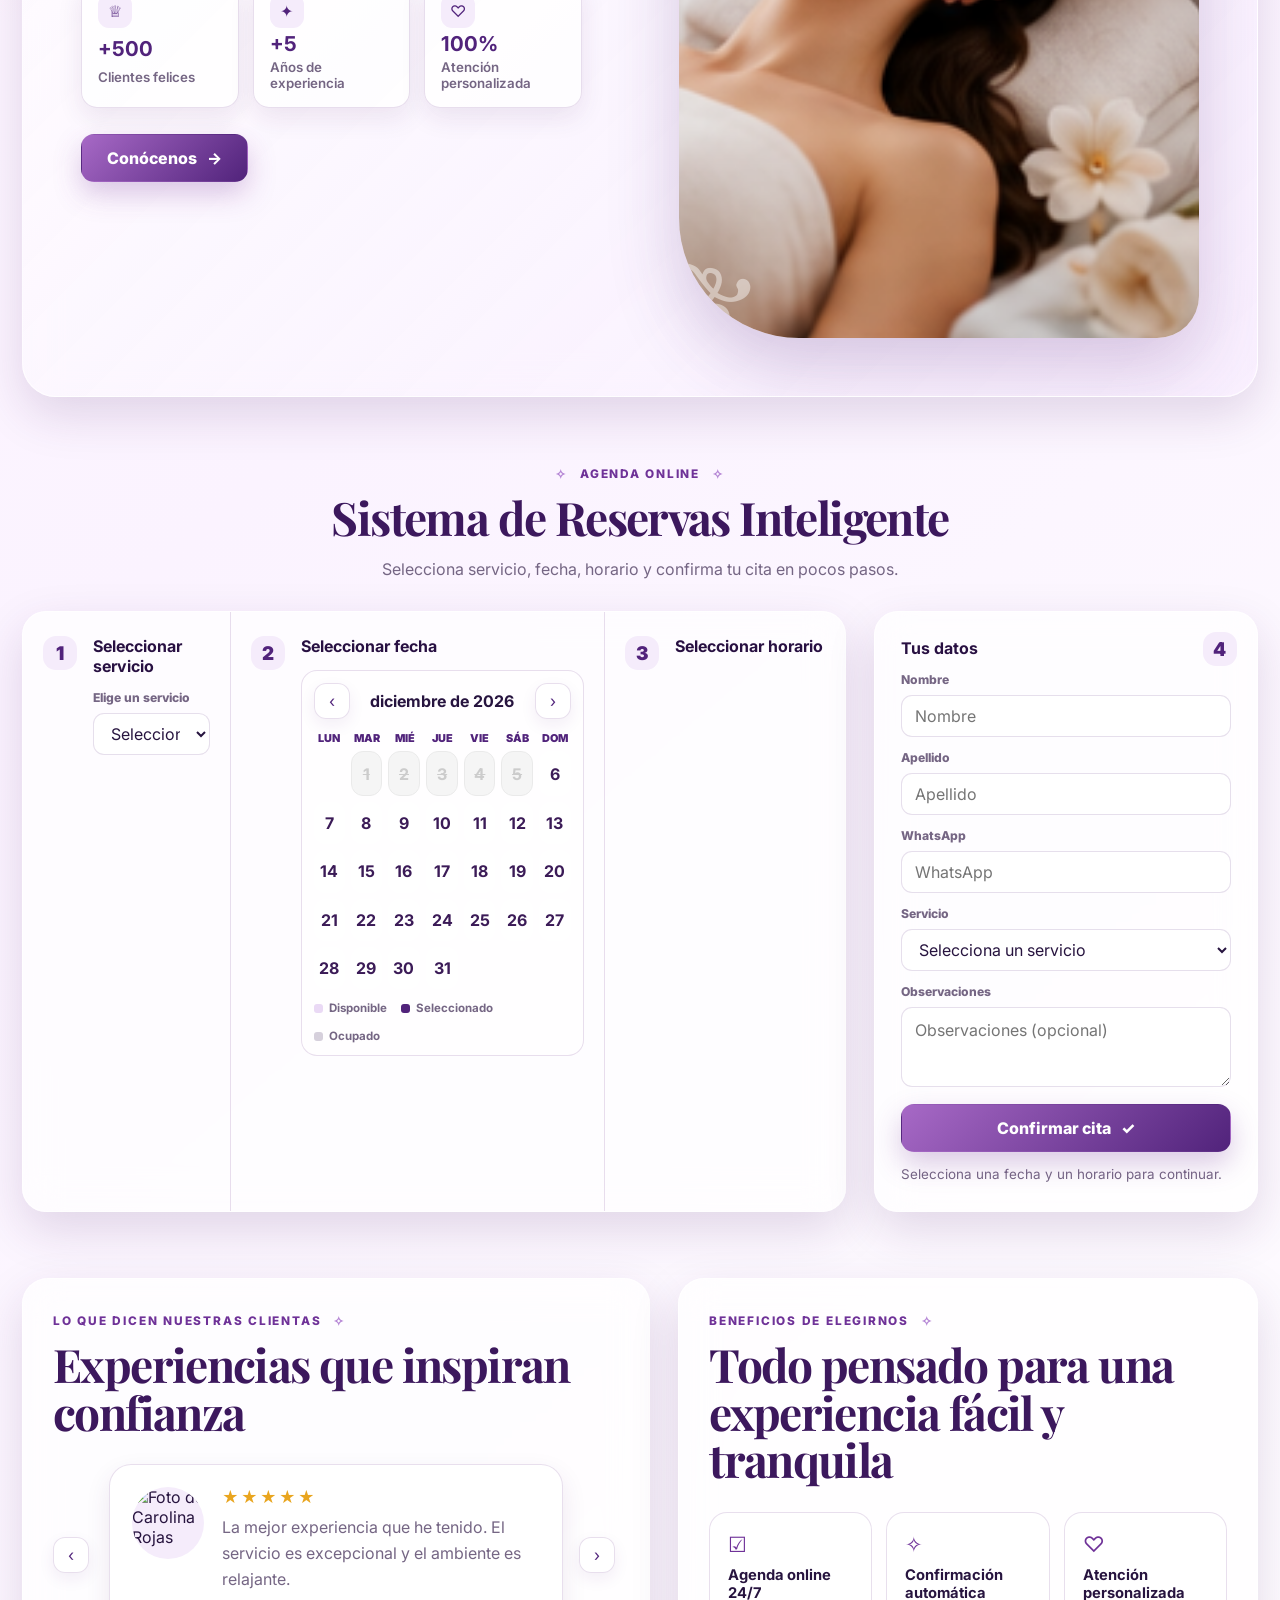
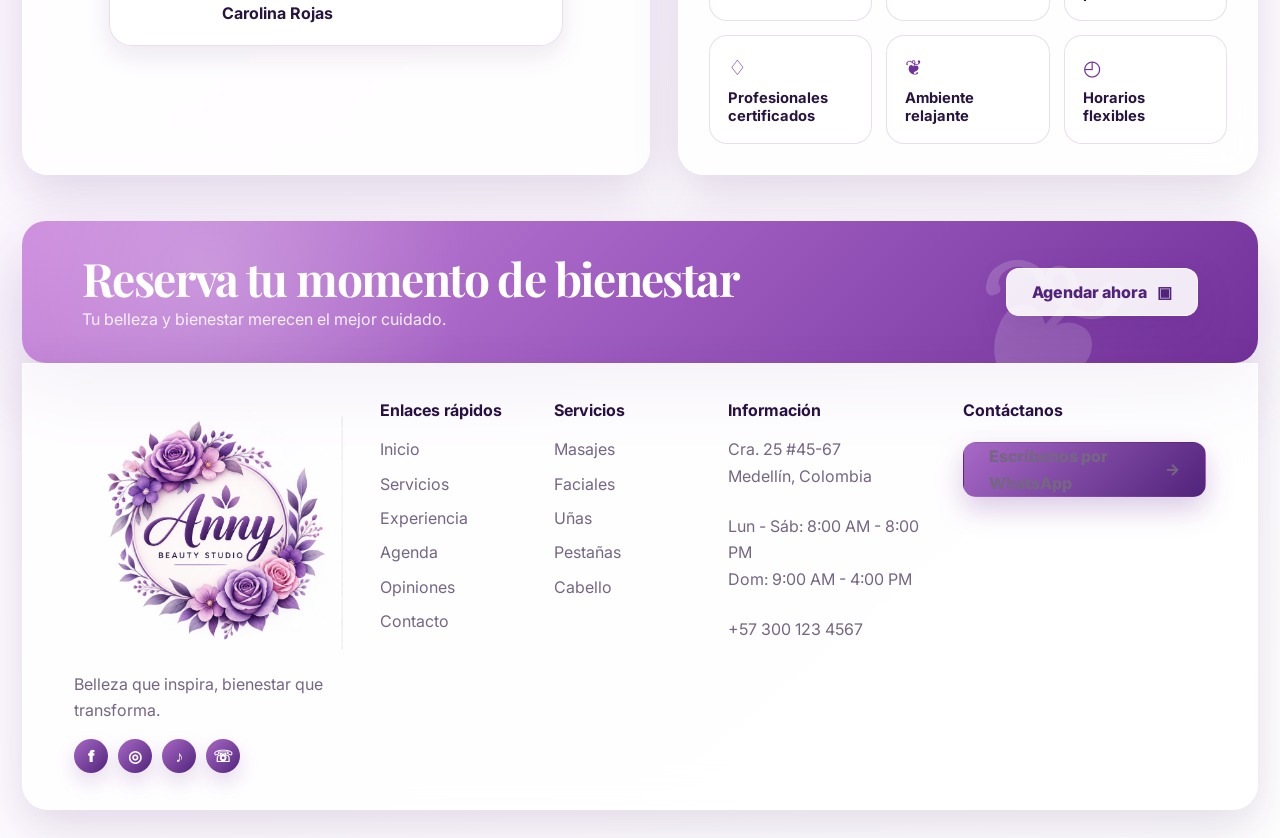
==== commit ec501243: "actualizado" ====
--- a/index.html
+++ b/index.html
@@ -13,6 +13,7 @@
     href="https://fonts.googleapis.com/css2?family=Inter:wght@400;500;600;700;800&family=Playfair+Display:wght@600;700;800&display=swap"
     rel="stylesheet">
   <link rel="stylesheet" href="styles.css" />
+  <link rel="shortcut icon" href="/assets/favicon.ico" type="image/x-icon">
 </head>
 
 <body>
@@ -70,58 +71,8 @@
       </div>
     </section>
 
-    <section class="services container" id="servicios" aria-labelledby="services-title">
-      <div class="section-heading centered reveal">
-        <p class="eyebrow ornament">Nuestros servicios</p>
-        <h2 id="services-title">Rituales de belleza pensados para ti</h2>
-      </div>
-
-      <div class="service-track" aria-label="Lista de servicios destacados">
-        <article class="service-card reveal">
-          <img src="assets/service-massage.png" alt="Masaje relajante con ambiente de spa" />
-          <div class="service-content">
-            <h3>Masajes relajantes</h3>
-            <p>Alivia el estrés y renueva tu energía.</p>
-            <div class="card-footer"><strong>$60.000</strong><a href="#agenda">Reservar</a></div>
-          </div>
-        </article>
-
-        <article class="service-card reveal delay-1">
-          <img src="assets/service-facial.png" alt="Limpieza facial en cabina estética" />
-          <div class="service-content">
-            <h3>Limpieza facial</h3>
-            <p>Piel limpia, fresca y rejuvenecida.</p>
-            <div class="card-footer"><strong>$70.000</strong><a href="#agenda">Reservar</a></div>
-          </div>
-        </article>
-
-        <article class="service-card reveal delay-2">
-          <img src="assets/service-nails.png" alt="Manicure con estilo elegante" />
-          <div class="service-content">
-            <h3>Uñas</h3>
-            <p>Manicure y pedicure con estilo y elegancia.</p>
-            <div class="card-footer"><strong>$40.000</strong><a href="#agenda">Reservar</a></div>
-          </div>
-        </article>
-
-        <article class="service-card reveal delay-3">
-          <img src="assets/service-lashes.png" alt="Detalle de pestañas perfectas" />
-          <div class="service-content">
-            <h3>Pestañas</h3>
-            <p>Mirada perfecta, natural y sofisticada.</p>
-            <div class="card-footer"><strong>$50.000</strong><a href="#agenda">Reservar</a></div>
-          </div>
-        </article>
-
-        <article class="service-card reveal delay-4">
-          <img src="assets/service-hair.png" alt="Cabello estilizado y brillante" />
-          <div class="service-content">
-            <h3>Cabello</h3>
-            <p>Tratamientos y estilos que te hacen brillar.</p>
-            <div class="card-footer"><strong>$80.000</strong><a href="#agenda">Reservar</a></div>
-          </div>
-        </article>
-      </div>
+    <section class="services-grid" id="servicesContainer" aria-labelledby="services-title">
+      
     </section>
 
     <section class="experience container section-shell" id="experiencia" aria-labelledby="experience-title">
@@ -160,12 +111,11 @@
               <h3>Seleccionar servicio</h3>
               <label for="serviceSelect">Elige un servicio</label>
               <select id="serviceSelect" name="service" required>
-                <option value="" selected disabled>Selecciona un servicio</option>
-                <option value="massages">Masajes relajantes</option>
-                <option value="facial">Limpieza facial</option>
-                <option value="nails">Uñas</option>
-                <option value="lashes">Pestañas</option>
-                <option value="hair">Cabello</option>
+
+                <option value="" selected disabled>
+                  Selecciona un servicio
+                </option>
+
               </select>
             </div>
           </div>
@@ -196,14 +146,7 @@
             <div>
               <h3>Seleccionar horario</h3>
               <div class="time-grid" id="timeGrid">
-                <button type="button" data-time="09:00 AM">09:00 AM</button>
-                <button type="button" data-time="10:00 AM">10:00 AM</button>
-                <button type="button" data-time="11:00 AM">11:00 AM</button>
-                <button type="button" data-time="12:00 PM" disabled>12:00 PM</button>
-                <button type="button" data-time="02:00 PM">02:00 PM</button>
-                <button type="button" data-time="03:00 PM">03:00 PM</button>
-                <button type="button" data-time="04:00 PM">04:00 PM</button>
-                <button type="button" data-time="05:00 PM" disabled>05:00 PM</button>
+
               </div>
             </div>
           </div>
@@ -227,12 +170,11 @@
           <div class="field-row">
             <label for="formService">Servicio</label>
             <select id="formService" required>
-              <option value="" selected disabled>Selecciona un servicio</option>
-              <option value="massages">Masajes relajantes</option>
-              <option value="facial">Limpieza facial</option>
-              <option value="nails">Uñas</option>
-              <option value="lashes">Pestañas</option>
-              <option value="hair">Cabello</option>
+
+              <option value="" selected disabled>
+                Selecciona un servicio
+              </option>
+
             </select>
           </div>
           <div class="field-row">
@@ -345,10 +287,15 @@
 
   <div class="toast" id="toast" role="status" aria-live="polite">Tu cita ha sido registrada.</div>
 
-  <script src="script.js" defer></script>
-  <script type="module" src="./firebase-config.js"></script>
-  <script type="module" src="./firebase-booking.js"></script>
-
+  <script type="module" src="./js/script.js"></script>
+
+  <script type="module" src="./js/services.js"></script>
+
+  <script type="module" src="./js/calendar.js"></script>
+
+  <script type="module" src="./js/schedule.js"></script>
+
+  <script type="module" src="./js/booking.js"></script>
 </body>
 
 </html>
--- a/styles.css
+++ b/styles.css
@@ -1326,9 +1326,134 @@
   text-decoration: none;
 }
 
-.logo{
+.logo {
   width: 70%;
   height: 110px;
+}
+
+.services-grid {
+
+  display: grid;
+
+  grid-template-columns:
+    repeat(auto-fit, minmax(250px, 1fr));
+
+  gap: 25px;
+
+  padding: 20px;
+
+}
+
+
+
+.service-card {
+
+  background: white;
+
+  border-radius: 20px;
+
+  overflow: hidden;
+
+  box-shadow:
+    0 8px 25px rgba(0, 0, 0, .08);
+
+  padding-bottom: 20px;
+
+  text-align: center;
+
+}
+
+
+
+.service-card img {
+
+  width: 100%;
+
+  height: 220px;
+
+  object-fit: cover;
+
+}
+
+
+
+.service-card h3 {
+
+  color: #6b215f;
+
+  margin-top: 15px;
+
+}
+
+
+
+.service-card p {
+
+  font-size: 18px;
+
+  font-weight: bold;
+
+}
+
+
+
+.reserve-service {
+
+  background: #6b215f;
+
+  color: white;
+
+  border: none;
+
+  padding: 12px 25px;
+
+  border-radius: 20px;
+
+  cursor: pointer;
+
+}
+
+
+
+.reserve-service:hover {
+
+  background: #8c397d;
+
+}
+
+/* ================================
+   DIAS PASADOS CALENDARIO
+================================ */
+
+
+.calendar-day.disabled,
+.calendar-day:disabled{
+
+    background:#eee !important;
+
+    color:#aaa !important;
+
+    cursor:not-allowed !important;
+
+    text-decoration:line-through;
+
+    opacity:0.6;
+
+    border:1px solid #ddd;
+
+}
+
+
+
+/* evitar efecto hover */
+
+.calendar-day.disabled:hover,
+.calendar-day:disabled:hover{
+
+    background:#eee;
+
+    transform:none;
+
 }
 
 @keyframes revealIn {
@@ -1374,9 +1499,9 @@
 }
 
 @media (max-width: 900px) {
-  .logo{
-  width: 80%;
-  height: 100px;
+  .logo {
+    width: 80%;
+    height: 100px;
   }
 
   .container {
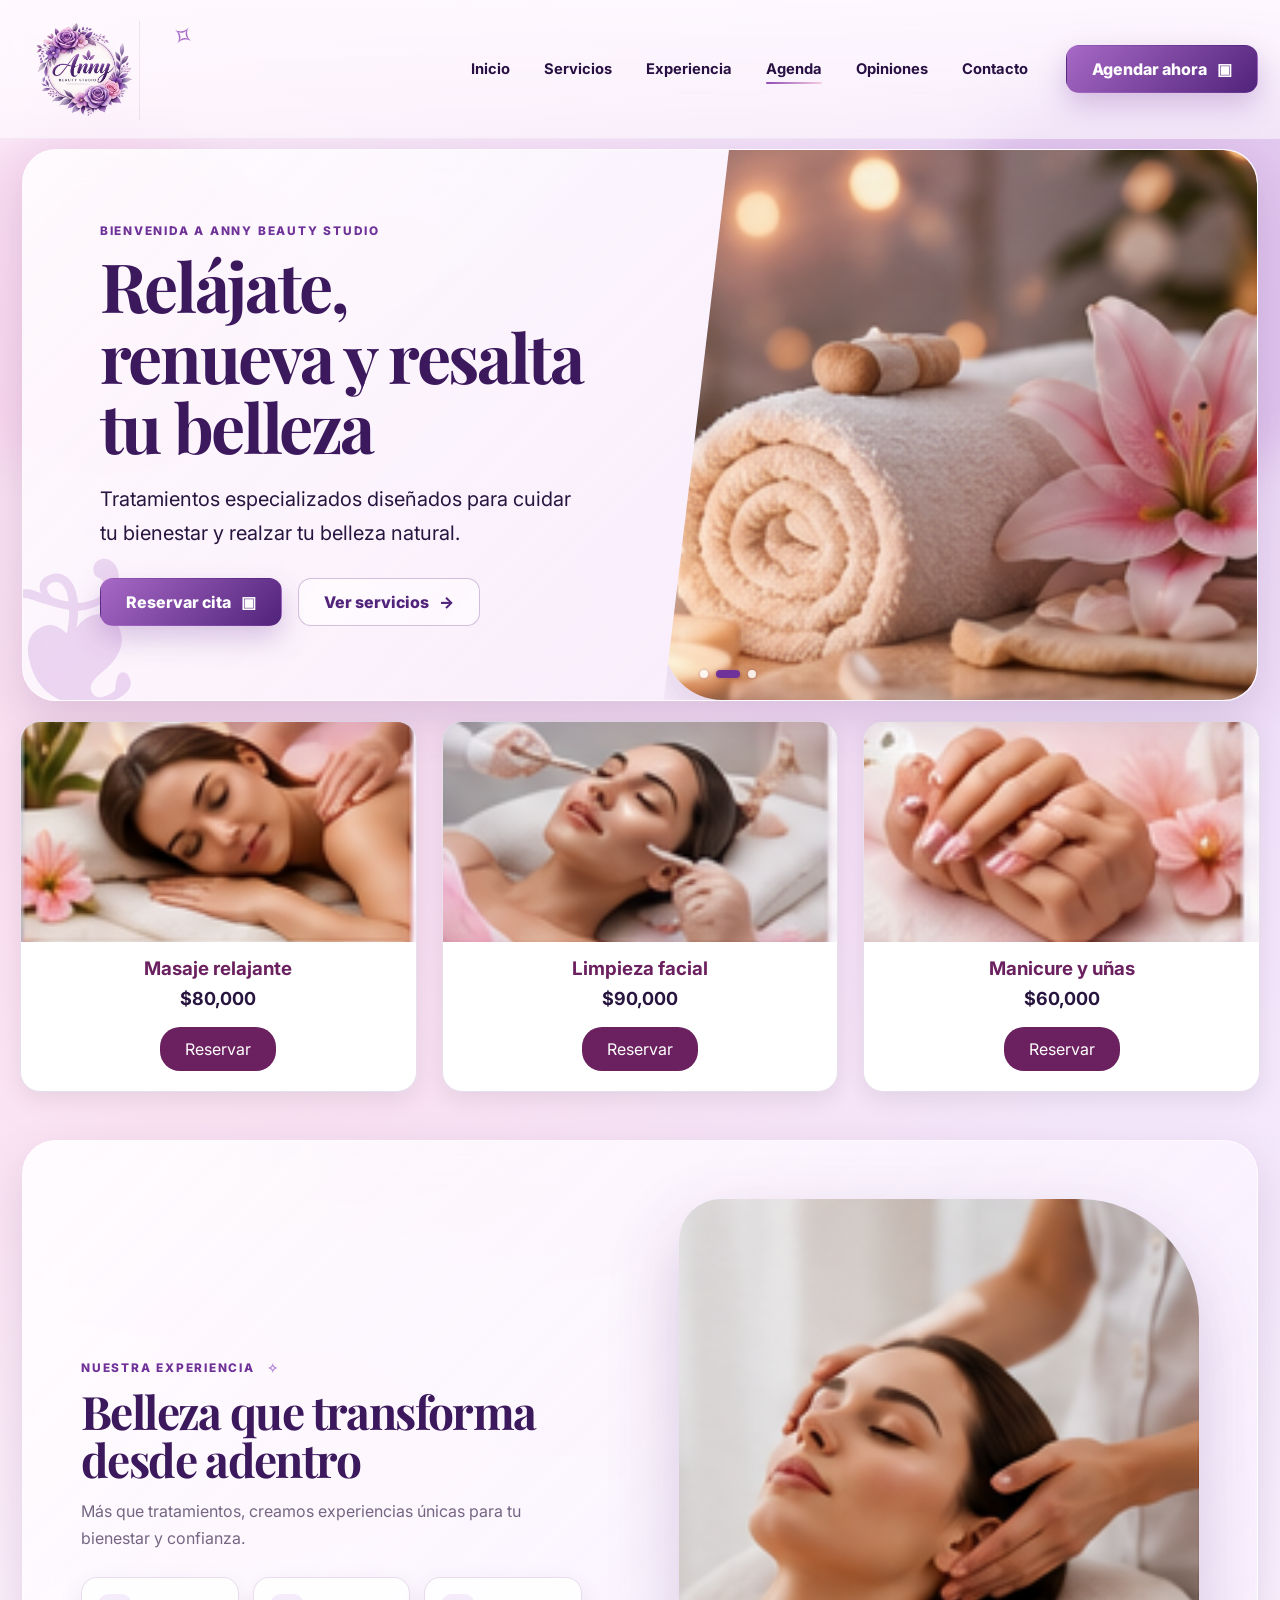
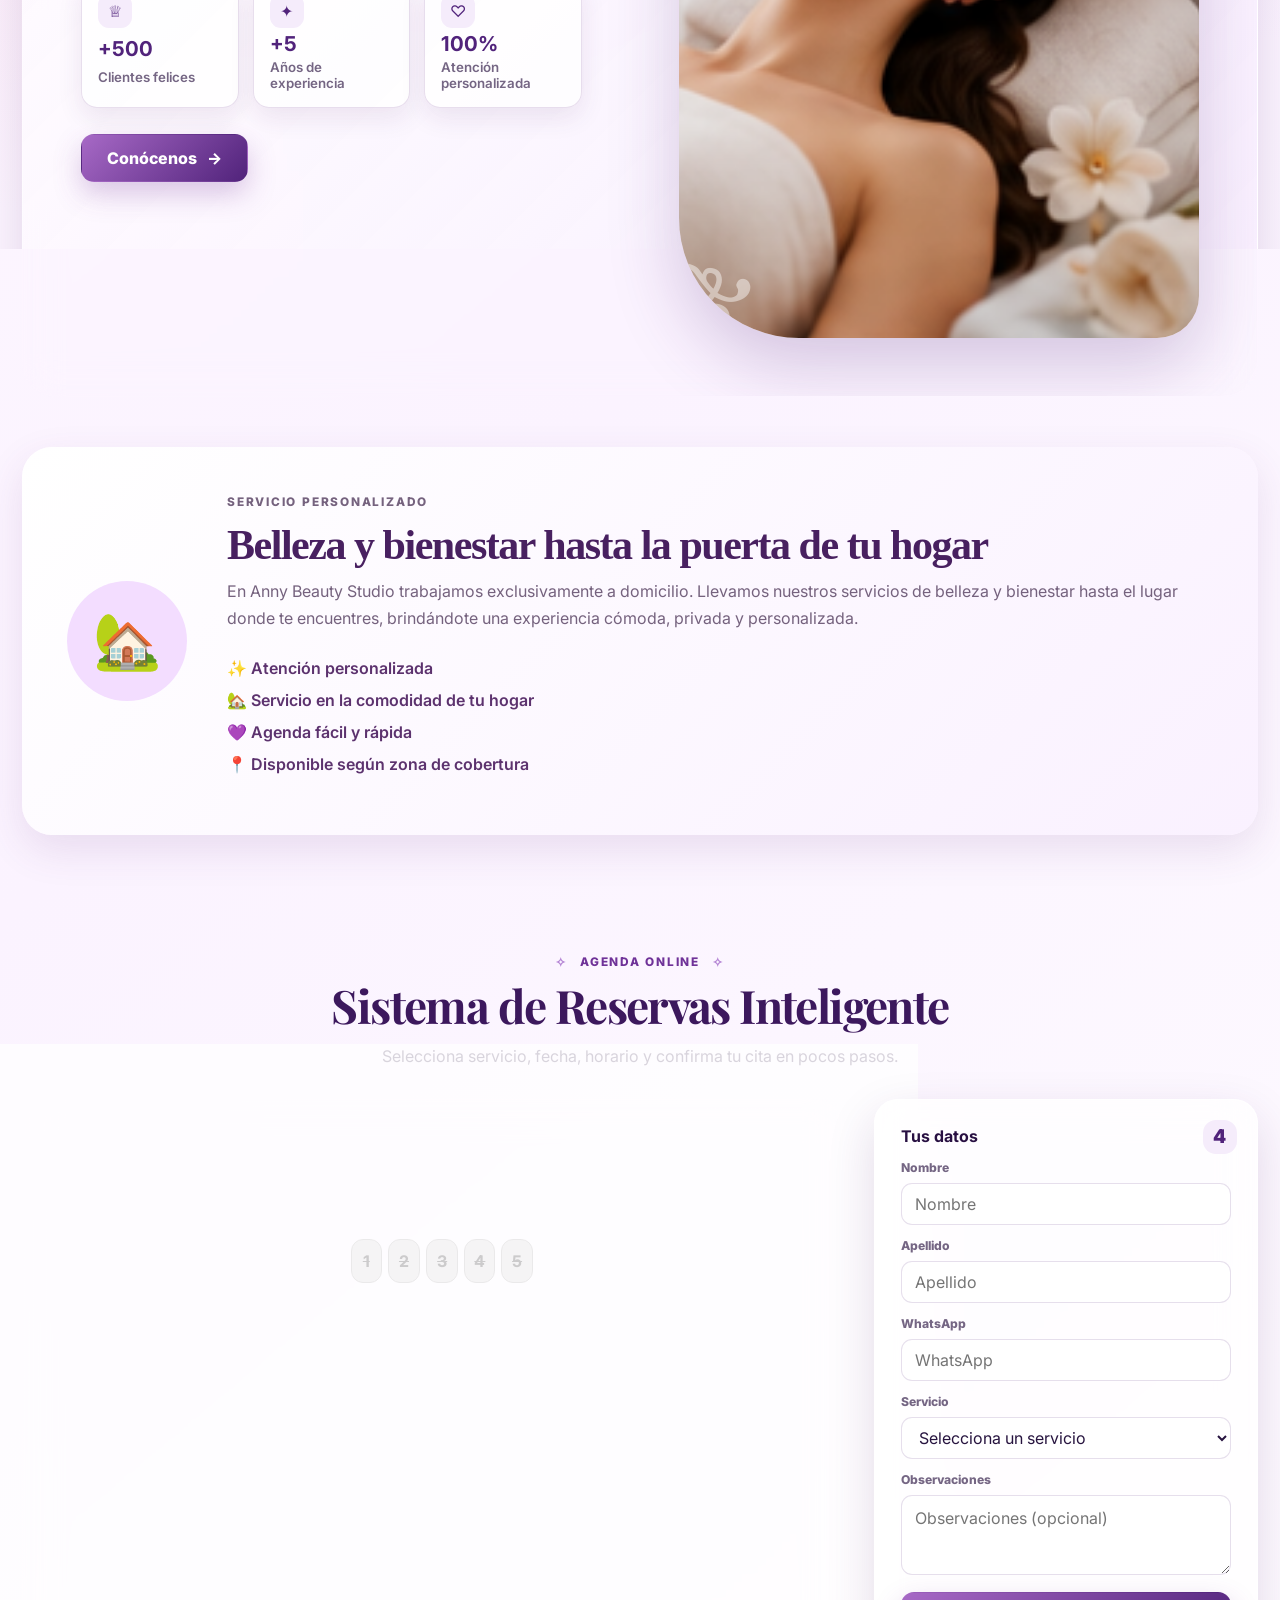
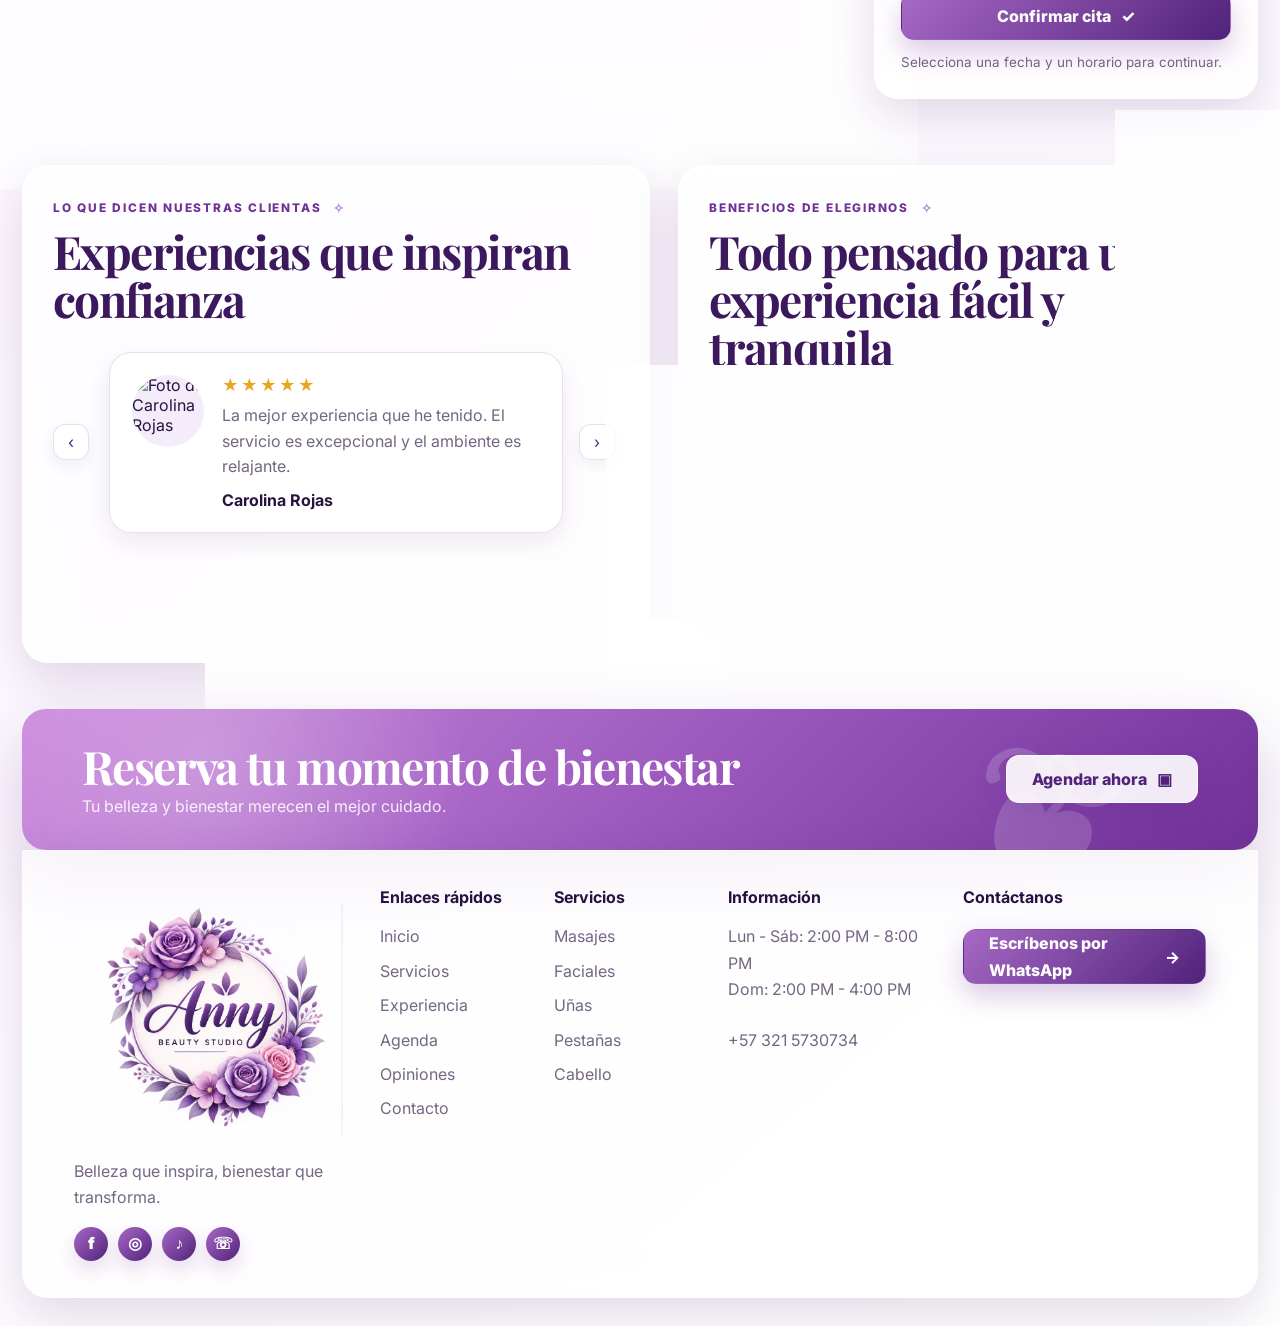
==== commit e07d63a9: "actualizado" ====
--- a/index.html
+++ b/index.html
@@ -72,7 +72,7 @@
     </section>
 
     <section class="services-grid" id="servicesContainer" aria-labelledby="services-title">
-      
+
     </section>
 
     <section class="experience container section-shell" id="experiencia" aria-labelledby="experience-title">
@@ -94,6 +94,63 @@
         <img src="assets/experience-treatment.png" alt="Clienta recibiendo tratamiento facial relajante" />
         <span class="soft-leaf" aria-hidden="true">❦</span>
       </div>
+    </section>
+
+    <section class="home-service container reveal">
+
+      <div class="home-service-card">
+
+        <div class="home-service-icon">
+          🏡
+        </div>
+
+
+        <div class="home-service-content">
+
+          <p class="eyebrow">
+            Servicio personalizado
+          </p>
+
+
+          <h2>
+            Belleza y bienestar hasta la puerta de tu hogar
+          </h2>
+
+
+          <p>
+            En Anny Beauty Studio trabajamos exclusivamente
+            a domicilio. Llevamos nuestros servicios de belleza
+            y bienestar hasta el lugar donde te encuentres,
+            brindándote una experiencia cómoda, privada y personalizada.
+          </p>
+
+
+          <ul>
+
+            <li>
+              ✨ Atención personalizada
+            </li>
+
+            <li>
+              🏡 Servicio en la comodidad de tu hogar
+            </li>
+
+            <li>
+              💜 Agenda fácil y rápida
+            </li>
+
+            <li>
+              📍 Disponible según zona de cobertura
+            </li>
+
+          </ul>
+
+
+        </div>
+
+
+      </div>
+
     </section>
 
     <section class="booking container" id="agenda" aria-labelledby="booking-title">
@@ -273,14 +330,14 @@
 
     <div class="footer-column contact-info">
       <h3>Información</h3>
-      <p>Cra. 25 #45-67<br>Medellín, Colombia</p>
-      <p>Lun - Sáb: 8:00 AM - 8:00 PM<br>Dom: 9:00 AM - 4:00 PM</p>
-      <p>+57 300 123 4567</p>
+      <!--<p>Cra. 25 #45-67<br>Medellín, Colombia</p>-->
+      <p>Lun - Sáb: 2:00 PM - 8:00 PM<br>Dom: 2:00 PM - 4:00 PM</p>
+      <p>+57 321 5730734</p>
     </div>
 
     <div class="footer-column whatsapp-box">
       <h3>Contáctanos</h3>
-      <a href="https://wa.me/573001234567" target="_blank" rel="noopener" class="btn btn-primary">Escríbenos por
+      <a href="https://wa.me/573215730734" target="_blank" rel="noopener" class="btn btn-primary">Escríbenos por
         WhatsApp <span>→</span></a>
     </div>
   </footer>
--- a/styles.css
+++ b/styles.css
@@ -1177,6 +1177,7 @@
 .whatsapp-box .btn {
   margin-top: 6px;
   width: fit-content;
+  color: #fff;
 }
 
 .toast {
@@ -1427,19 +1428,19 @@
 
 
 .calendar-day.disabled,
-.calendar-day:disabled{
-
-    background:#eee !important;
-
-    color:#aaa !important;
-
-    cursor:not-allowed !important;
-
-    text-decoration:line-through;
-
-    opacity:0.6;
-
-    border:1px solid #ddd;
+.calendar-day:disabled {
+
+  background: #eee !important;
+
+  color: #aaa !important;
+
+  cursor: not-allowed !important;
+
+  text-decoration: line-through;
+
+  opacity: 0.6;
+
+  border: 1px solid #ddd;
 
 }
 
@@ -1448,11 +1449,146 @@
 /* evitar efecto hover */
 
 .calendar-day.disabled:hover,
-.calendar-day:disabled:hover{
-
-    background:#eee;
-
-    transform:none;
+.calendar-day:disabled:hover {
+
+  background: #eee;
+
+  transform: none;
+
+}
+
+/* =================================
+   SERVICIO A DOMICILIO
+================================= */
+
+
+.home-service {
+
+  margin: 50px auto;
+
+}
+
+
+
+.home-service-card {
+
+  display: flex;
+
+  align-items: center;
+
+  gap: 40px;
+
+  background:
+    linear-gradient(135deg,
+      #ffffff,
+      #faf1ff);
+
+  padding: 45px;
+
+  border-radius: 30px;
+
+  box-shadow:
+    0 15px 40px rgba(100, 50, 120, .12);
+
+}
+
+
+
+.home-service-icon {
+
+  min-width: 120px;
+
+  height: 120px;
+
+  border-radius: 50%;
+
+  display: flex;
+
+  align-items: center;
+
+  justify-content: center;
+
+  font-size: 55px;
+
+  background: #f3ddff;
+
+}
+
+
+
+.home-service-content h2 {
+
+  font-family:
+    Georgia,
+    serif;
+
+  font-size: 42px;
+
+  color: #482060;
+
+  margin: 10px 0;
+
+}
+
+
+
+.home-service-content p {
+
+  color: #75627e;
+
+  line-height: 1.7;
+
+}
+
+
+
+.home-service-content ul {
+
+  padding: 0;
+
+  list-style: none;
+
+  display: grid;
+
+  gap: 12px;
+
+  margin-top: 25px;
+
+}
+
+
+
+.home-service-content li {
+
+  color: #5c326e;
+
+  font-weight: 600;
+
+}
+
+
+
+
+@media(max-width:768px) {
+
+
+  .home-service-card {
+
+    flex-direction: column;
+
+    text-align: center;
+
+    padding: 30px;
+
+  }
+
+
+  .home-service-content h2 {
+
+    font-size: 30px;
+
+  }
+
 
 }
 
